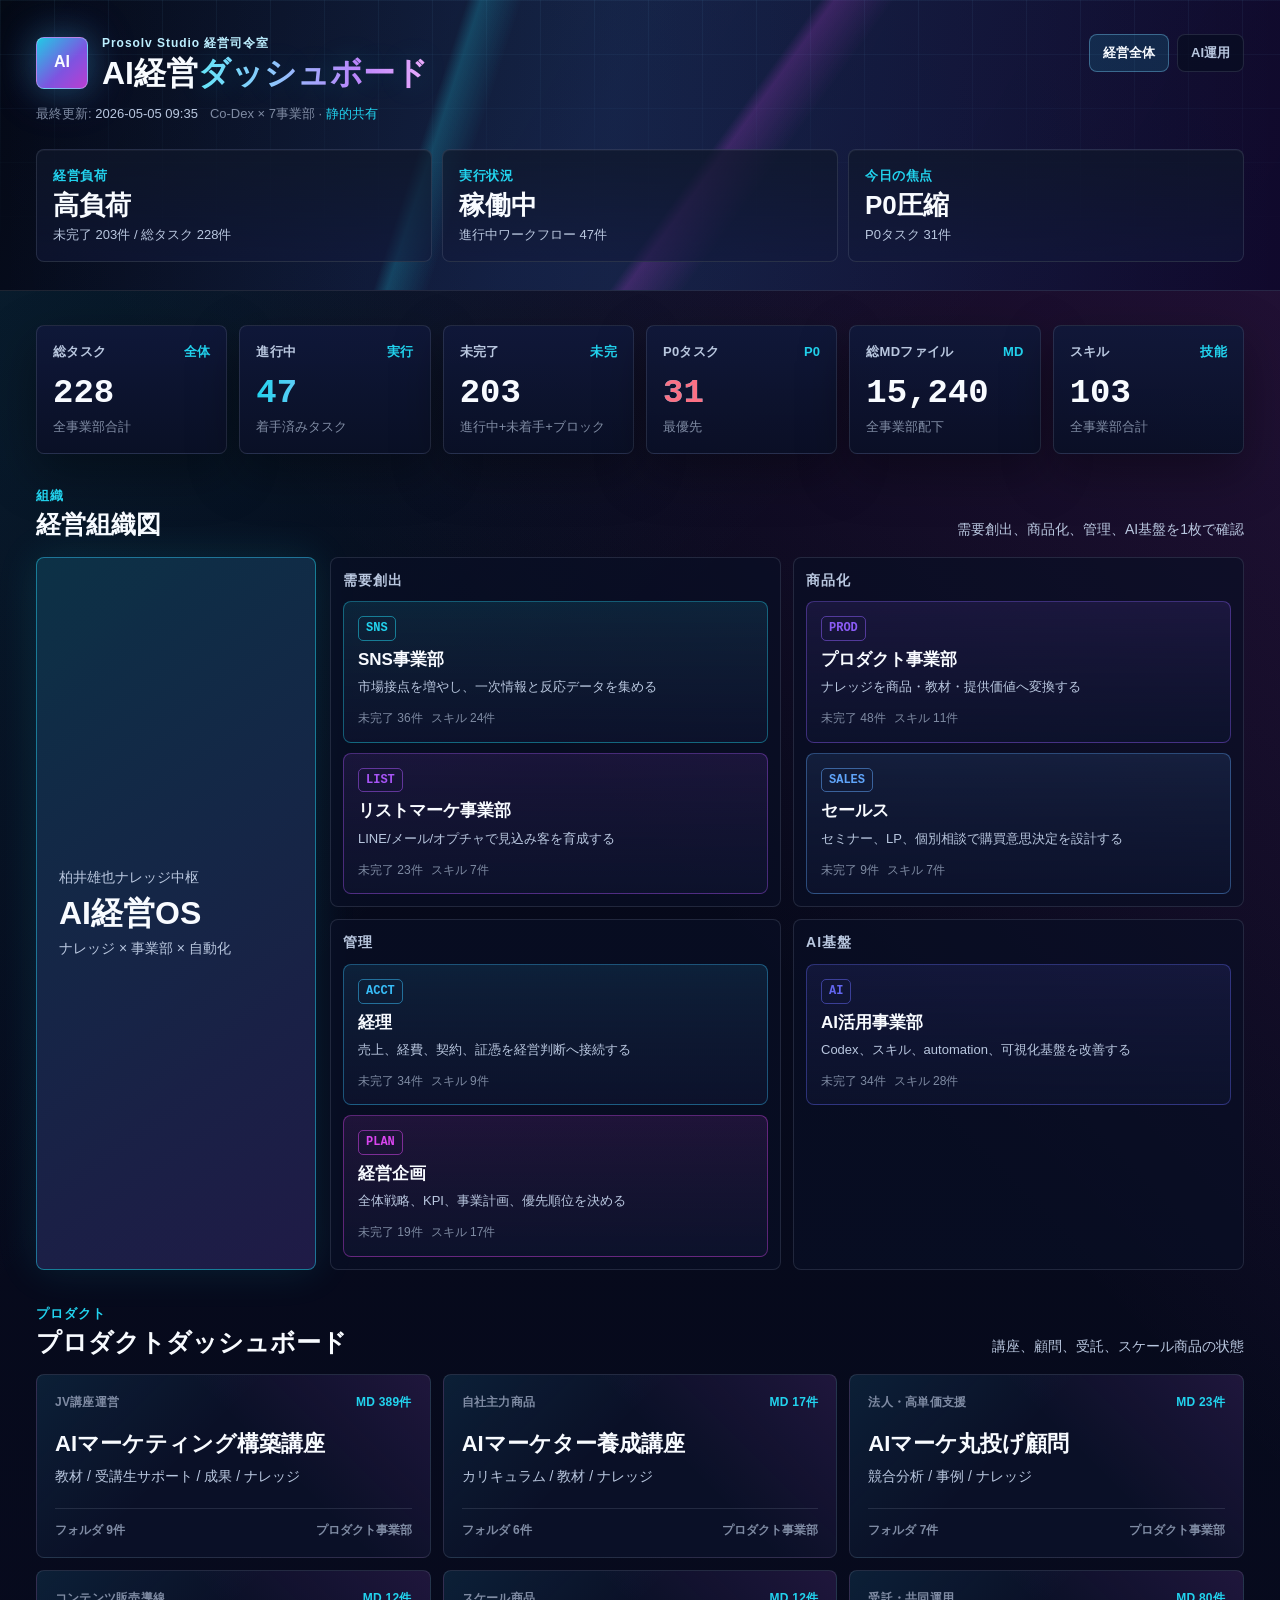
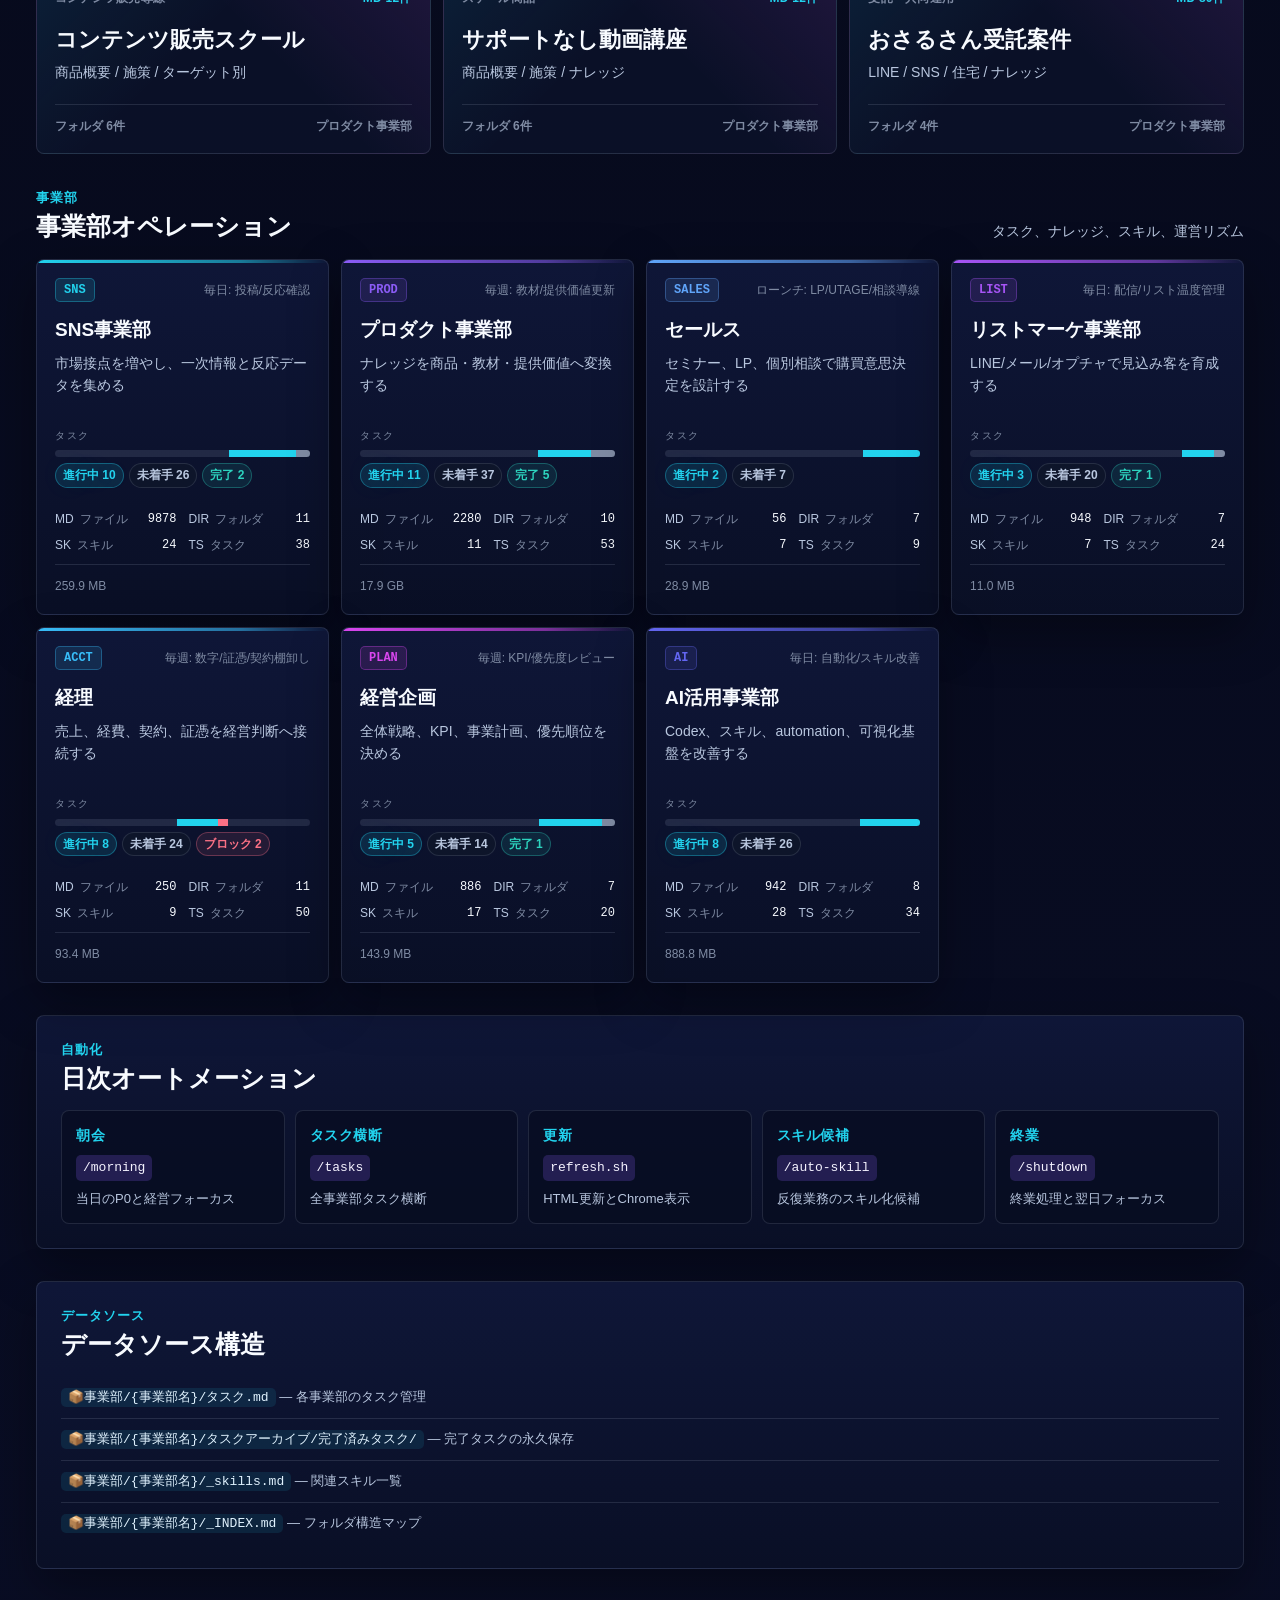
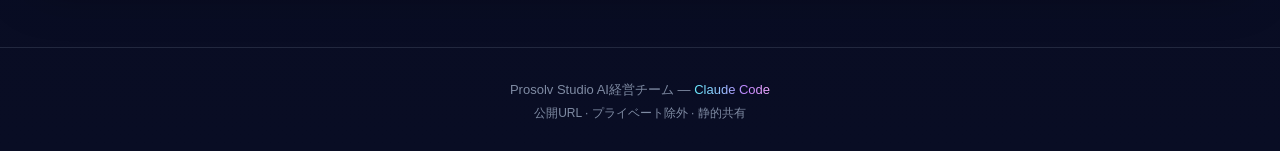
==== index.html @ 3c3d1ece "Refresh dashboard 2026-05-05 09:35" ====
<!DOCTYPE html>
<html lang="ja">
<head>
<meta charset="UTF-8">
<title>Prosolv Studio 経営ダッシュボード</title>
<meta name="viewport" content="width=device-width, initial-scale=1.0">
<link rel="stylesheet" href="assets/style.css">
</head>
<body>

<header>
  <div class="grid-pattern"></div>
  <div class="hero-light"></div>
  <div class="header-inner">
    <div class="header-top">
      <div class="brand">
        <div class="brand-icon">AI</div>
        <div class="brand-text">
          <span class="brand-sub">Prosolv Studio 経営司令室</span>
          <h1>AI経営<span class="accent">ダッシュボード</span></h1>
        </div>
      </div>
      <div class="header-actions">
        <span class="nav-link active">経営全体</span>
        <a href="事業部別ダッシュボード/AI活用事業部.html" class="nav-link">AI運用</a>
      </div>
    </div>
    <div class="header-meta">
      <span>最終更新: <span style="color:var(--muted)">2026-05-05 09:35</span></span>
      <span>Co-Dex × 7事業部 · <span class="highlight">静的共有</span></span>
    </div>
    
    <div class="exec-pulse">
      <div class="pulse-item">
        <span class="pulse-label">経営負荷</span>
        <strong>高負荷</strong>
        <span>未完了 203件 / 総タスク 228件</span>
      </div>
      <div class="pulse-item">
        <span class="pulse-label">実行状況</span>
        <strong>稼働中</strong>
        <span>進行中ワークフロー 47件</span>
      </div>
      <div class="pulse-item">
        <span class="pulse-label">今日の焦点</span>
        <strong>P0圧縮</strong>
        <span>P0タスク 31件</span>
      </div>
    </div>
  </div>
</header>

<div class="container">

  <!-- KPI Cards -->
  <div class="kpi-grid" style="margin-bottom:32px">
    <div class="card kpi-card">
      <div class="kpi-label"><span>総タスク</span><span class="kpi-icon">全体</span></div>
      <div class="kpi-value">228</div>
      <div class="kpi-sub">全事業部合計</div>
    </div>
    <div class="card kpi-card highlight">
      <div class="kpi-label"><span>進行中</span><span class="kpi-icon">実行</span></div>
      <div class="kpi-value">47</div>
      <div class="kpi-sub">着手済みタスク</div>
    </div>
    <div class="card kpi-card">
      <div class="kpi-label"><span>未完了</span><span class="kpi-icon">未完</span></div>
      <div class="kpi-value">203</div>
      <div class="kpi-sub">進行中+未着手+ブロック</div>
    </div>
    <div class="card kpi-card highlight">
      <div class="kpi-label"><span>P0タスク</span><span class="kpi-icon">P0</span></div>
      <div class="kpi-value" style="color:var(--danger)">31</div>
      <div class="kpi-sub">最優先</div>
    </div>
    <div class="card kpi-card">
      <div class="kpi-label"><span>総MDファイル</span><span class="kpi-icon">MD</span></div>
      <div class="kpi-value">15,240</div>
      <div class="kpi-sub">全事業部配下</div>
    </div>
    <div class="card kpi-card">
      <div class="kpi-label"><span>スキル</span><span class="kpi-icon">技能</span></div>
      <div class="kpi-value">103</div>
      <div class="kpi-sub">全事業部合計</div>
    </div>
  </div>

  <div class="dashboard-band">
    <div class="section-header">
      <div>
        <div class="section-eyebrow">組織</div>
        <h2 class="section-title">経営組織図</h2>
      </div>
      <span class="section-subtitle">需要創出、商品化、管理、AI基盤を1枚で確認</span>
    </div>
    
    <div class="org-map">
      <div class="org-core">
        <span>柏井雄也ナレッジ中枢</span>
        <strong>AI経営OS</strong>
        <small>ナレッジ × 事業部 × 自動化</small>
      </div>
      <div class="org-groups">
        <div class="org-group">
          <div class="org-group-title">需要創出</div>
          <div class="org-nodes">
            <a class="org-node" href="事業部別ダッシュボード/SNS事業部.html" style="--node-color:#22d3ee">
              <span class="org-node-id">SNS</span>
              <strong>SNS事業部</strong>
              <small>市場接点を増やし、一次情報と反応データを集める</small>
              <div class="org-node-meta">
                <span>未完了 36件</span>
                <span>スキル 24件</span>
              </div>
            </a>
            <a class="org-node" href="事業部別ダッシュボード/リストマーケ事業部.html" style="--node-color:#a855f7">
              <span class="org-node-id">LIST</span>
              <strong>リストマーケ事業部</strong>
              <small>LINE/メール/オプチャで見込み客を育成する</small>
              <div class="org-node-meta">
                <span>未完了 23件</span>
                <span>スキル 7件</span>
              </div>
            </a></div>
        </div>
        <div class="org-group">
          <div class="org-group-title">商品化</div>
          <div class="org-nodes">
            <a class="org-node" href="事業部別ダッシュボード/プロダクト事業部.html" style="--node-color:#8b5cf6">
              <span class="org-node-id">PROD</span>
              <strong>プロダクト事業部</strong>
              <small>ナレッジを商品・教材・提供価値へ変換する</small>
              <div class="org-node-meta">
                <span>未完了 48件</span>
                <span>スキル 11件</span>
              </div>
            </a>
            <a class="org-node" href="事業部別ダッシュボード/セールス.html" style="--node-color:#60a5fa">
              <span class="org-node-id">SALES</span>
              <strong>セールス</strong>
              <small>セミナー、LP、個別相談で購買意思決定を設計する</small>
              <div class="org-node-meta">
                <span>未完了 9件</span>
                <span>スキル 7件</span>
              </div>
            </a></div>
        </div>
        <div class="org-group">
          <div class="org-group-title">管理</div>
          <div class="org-nodes">
            <a class="org-node" href="事業部別ダッシュボード/経理.html" style="--node-color:#38bdf8">
              <span class="org-node-id">ACCT</span>
              <strong>経理</strong>
              <small>売上、経費、契約、証憑を経営判断へ接続する</small>
              <div class="org-node-meta">
                <span>未完了 34件</span>
                <span>スキル 9件</span>
              </div>
            </a>
            <a class="org-node" href="事業部別ダッシュボード/経営企画.html" style="--node-color:#d946ef">
              <span class="org-node-id">PLAN</span>
              <strong>経営企画</strong>
              <small>全体戦略、KPI、事業計画、優先順位を決める</small>
              <div class="org-node-meta">
                <span>未完了 19件</span>
                <span>スキル 17件</span>
              </div>
            </a></div>
        </div>
        <div class="org-group">
          <div class="org-group-title">AI基盤</div>
          <div class="org-nodes">
            <a class="org-node" href="事業部別ダッシュボード/AI活用事業部.html" style="--node-color:#6366f1">
              <span class="org-node-id">AI</span>
              <strong>AI活用事業部</strong>
              <small>Codex、スキル、automation、可視化基盤を改善する</small>
              <div class="org-node-meta">
                <span>未完了 34件</span>
                <span>スキル 28件</span>
              </div>
            </a></div>
        </div></div>
    </div>
  </div>

  <div class="dashboard-band">
    <div class="section-header">
      <div>
        <div class="section-eyebrow">プロダクト</div>
        <h2 class="section-title">プロダクトダッシュボード</h2>
      </div>
      <span class="section-subtitle">講座、顧問、受託、スケール商品の状態</span>
    </div>
    <div class="product-grid">
        <div class="product-card">
          <div class="product-topline">
            <span>JV講座運営</span>
            <b>MD 389件</b>
          </div>
          <h3>AIマーケティング構築講座</h3>
          <p>教材 / 受講生サポート / 成果 / ナレッジ</p>
          <div class="product-metrics">
            <span>フォルダ 9件</span>
            <span>プロダクト事業部</span>
          </div>
        </div>
        <div class="product-card">
          <div class="product-topline">
            <span>自社主力商品</span>
            <b>MD 17件</b>
          </div>
          <h3>AIマーケター養成講座</h3>
          <p>カリキュラム / 教材 / ナレッジ</p>
          <div class="product-metrics">
            <span>フォルダ 6件</span>
            <span>プロダクト事業部</span>
          </div>
        </div>
        <div class="product-card">
          <div class="product-topline">
            <span>法人・高単価支援</span>
            <b>MD 23件</b>
          </div>
          <h3>AIマーケ丸投げ顧問</h3>
          <p>競合分析 / 事例 / ナレッジ</p>
          <div class="product-metrics">
            <span>フォルダ 7件</span>
            <span>プロダクト事業部</span>
          </div>
        </div>
        <div class="product-card">
          <div class="product-topline">
            <span>コンテンツ販売導線</span>
            <b>MD 12件</b>
          </div>
          <h3>コンテンツ販売スクール</h3>
          <p>商品概要 / 施策 / ターゲット別</p>
          <div class="product-metrics">
            <span>フォルダ 6件</span>
            <span>プロダクト事業部</span>
          </div>
        </div>
        <div class="product-card">
          <div class="product-topline">
            <span>スケール商品</span>
            <b>MD 12件</b>
          </div>
          <h3>サポートなし動画講座</h3>
          <p>商品概要 / 施策 / ナレッジ</p>
          <div class="product-metrics">
            <span>フォルダ 6件</span>
            <span>プロダクト事業部</span>
          </div>
        </div>
        <div class="product-card">
          <div class="product-topline">
            <span>受託・共同運用</span>
            <b>MD 80件</b>
          </div>
          <h3>おさるさん受託案件</h3>
          <p>LINE / SNS / 住宅 / ナレッジ</p>
          <div class="product-metrics">
            <span>フォルダ 4件</span>
            <span>プロダクト事業部</span>
          </div>
        </div></div>
  </div>

  <!-- Business Units -->
  <div style="margin-bottom:32px">
    <div class="section-header">
      <div>
        <div class="section-eyebrow">事業部</div>
        <h2 class="section-title">事業部オペレーション</h2>
      </div>
      <span class="section-subtitle">タスク、ナレッジ、スキル、運営リズム</span>
    </div>
    <div class="bu-grid">
    <a href="事業部別ダッシュボード/SNS事業部.html" class="card bu-card" style="--bu-color:#22d3ee">
      <div class="bu-bar" style="background:linear-gradient(90deg, #22d3ee, #22d3ee88 70%, transparent)"></div>
      <div style="display:flex;align-items:center;gap:8px">
        <span class="bu-id" style="background:#22d3ee22;color:#22d3ee;border:1px solid #22d3ee55">SNS</span>
        <span class="bu-cadence">毎日: 投稿/反応確認</span>
      </div>
      <div class="bu-name">SNS事業部</div>
      <div class="bu-duties">市場接点を増やし、一次情報と反応データを集める</div>
      <div style="margin-top:8px">
        <div style="font-size:10px;letter-spacing:0.15em;text-transform:uppercase;color:var(--muted-2);font-family:monospace;margin-bottom:6px">タスク</div>
        <div class="task-bar"><div class="bar-seg" style="flex-basis:68.4%;background:var(--accent-bright)" title="new: 26"></div><div class="bar-seg" style="flex-basis:26.3%;background:var(--accent)" title="in_progress: 10"></div><div class="bar-seg" style="flex-basis:5.3%;background:var(--muted-2)" title="done: 2"></div></div>
        <div style="margin-top:6px"><div class="bu-tags"><span class="tag accent">進行中 10</span> <span class="tag">未着手 26</span> <span class="tag success">完了 2</span></div></div>
      </div>
      <div class="bu-meta" style="margin-top:12px">
        <div class="bu-meta-item"><span>MD</span><span style="color:var(--muted-2)">ファイル</span><span class="meta-val">9878</span></div>
        <div class="bu-meta-item"><span>DIR</span><span style="color:var(--muted-2)">フォルダ</span><span class="meta-val">11</span></div>
        <div class="bu-meta-item"><span>SK</span><span style="color:var(--muted-2)">スキル</span><span class="meta-val">24</span></div>
        <div class="bu-meta-item"><span>TS</span><span style="color:var(--muted-2)">タスク</span><span class="meta-val">38</span></div>
      </div>
      <div class="bu-footer">
        <span>259.9 MB</span>
      </div>
    </a>
    <a href="事業部別ダッシュボード/プロダクト事業部.html" class="card bu-card" style="--bu-color:#8b5cf6">
      <div class="bu-bar" style="background:linear-gradient(90deg, #8b5cf6, #8b5cf688 70%, transparent)"></div>
      <div style="display:flex;align-items:center;gap:8px">
        <span class="bu-id" style="background:#8b5cf622;color:#8b5cf6;border:1px solid #8b5cf655">PROD</span>
        <span class="bu-cadence">毎週: 教材/提供価値更新</span>
      </div>
      <div class="bu-name">プロダクト事業部</div>
      <div class="bu-duties">ナレッジを商品・教材・提供価値へ変換する</div>
      <div style="margin-top:8px">
        <div style="font-size:10px;letter-spacing:0.15em;text-transform:uppercase;color:var(--muted-2);font-family:monospace;margin-bottom:6px">タスク</div>
        <div class="task-bar"><div class="bar-seg" style="flex-basis:69.8%;background:var(--accent-bright)" title="new: 37"></div><div class="bar-seg" style="flex-basis:20.8%;background:var(--accent)" title="in_progress: 11"></div><div class="bar-seg" style="flex-basis:9.4%;background:var(--muted-2)" title="done: 5"></div></div>
        <div style="margin-top:6px"><div class="bu-tags"><span class="tag accent">進行中 11</span> <span class="tag">未着手 37</span> <span class="tag success">完了 5</span></div></div>
      </div>
      <div class="bu-meta" style="margin-top:12px">
        <div class="bu-meta-item"><span>MD</span><span style="color:var(--muted-2)">ファイル</span><span class="meta-val">2280</span></div>
        <div class="bu-meta-item"><span>DIR</span><span style="color:var(--muted-2)">フォルダ</span><span class="meta-val">10</span></div>
        <div class="bu-meta-item"><span>SK</span><span style="color:var(--muted-2)">スキル</span><span class="meta-val">11</span></div>
        <div class="bu-meta-item"><span>TS</span><span style="color:var(--muted-2)">タスク</span><span class="meta-val">53</span></div>
      </div>
      <div class="bu-footer">
        <span>17.9 GB</span>
      </div>
    </a>
    <a href="事業部別ダッシュボード/セールス.html" class="card bu-card" style="--bu-color:#60a5fa">
      <div class="bu-bar" style="background:linear-gradient(90deg, #60a5fa, #60a5fa88 70%, transparent)"></div>
      <div style="display:flex;align-items:center;gap:8px">
        <span class="bu-id" style="background:#60a5fa22;color:#60a5fa;border:1px solid #60a5fa55">SALES</span>
        <span class="bu-cadence">ローンチ: LP/UTAGE/相談導線</span>
      </div>
      <div class="bu-name">セールス</div>
      <div class="bu-duties">セミナー、LP、個別相談で購買意思決定を設計する</div>
      <div style="margin-top:8px">
        <div style="font-size:10px;letter-spacing:0.15em;text-transform:uppercase;color:var(--muted-2);font-family:monospace;margin-bottom:6px">タスク</div>
        <div class="task-bar"><div class="bar-seg" style="flex-basis:77.8%;background:var(--accent-bright)" title="new: 7"></div><div class="bar-seg" style="flex-basis:22.2%;background:var(--accent)" title="in_progress: 2"></div></div>
        <div style="margin-top:6px"><div class="bu-tags"><span class="tag accent">進行中 2</span> <span class="tag">未着手 7</span></div></div>
      </div>
      <div class="bu-meta" style="margin-top:12px">
        <div class="bu-meta-item"><span>MD</span><span style="color:var(--muted-2)">ファイル</span><span class="meta-val">56</span></div>
        <div class="bu-meta-item"><span>DIR</span><span style="color:var(--muted-2)">フォルダ</span><span class="meta-val">7</span></div>
        <div class="bu-meta-item"><span>SK</span><span style="color:var(--muted-2)">スキル</span><span class="meta-val">7</span></div>
        <div class="bu-meta-item"><span>TS</span><span style="color:var(--muted-2)">タスク</span><span class="meta-val">9</span></div>
      </div>
      <div class="bu-footer">
        <span>28.9 MB</span>
      </div>
    </a>
    <a href="事業部別ダッシュボード/リストマーケ事業部.html" class="card bu-card" style="--bu-color:#a855f7">
      <div class="bu-bar" style="background:linear-gradient(90deg, #a855f7, #a855f788 70%, transparent)"></div>
      <div style="display:flex;align-items:center;gap:8px">
        <span class="bu-id" style="background:#a855f722;color:#a855f7;border:1px solid #a855f755">LIST</span>
        <span class="bu-cadence">毎日: 配信/リスト温度管理</span>
      </div>
      <div class="bu-name">リストマーケ事業部</div>
      <div class="bu-duties">LINE/メール/オプチャで見込み客を育成する</div>
      <div style="margin-top:8px">
        <div style="font-size:10px;letter-spacing:0.15em;text-transform:uppercase;color:var(--muted-2);font-family:monospace;margin-bottom:6px">タスク</div>
        <div class="task-bar"><div class="bar-seg" style="flex-basis:83.3%;background:var(--accent-bright)" title="new: 20"></div><div class="bar-seg" style="flex-basis:12.5%;background:var(--accent)" title="in_progress: 3"></div><div class="bar-seg" style="flex-basis:4.2%;background:var(--muted-2)" title="done: 1"></div></div>
        <div style="margin-top:6px"><div class="bu-tags"><span class="tag accent">進行中 3</span> <span class="tag">未着手 20</span> <span class="tag success">完了 1</span></div></div>
      </div>
      <div class="bu-meta" style="margin-top:12px">
        <div class="bu-meta-item"><span>MD</span><span style="color:var(--muted-2)">ファイル</span><span class="meta-val">948</span></div>
        <div class="bu-meta-item"><span>DIR</span><span style="color:var(--muted-2)">フォルダ</span><span class="meta-val">7</span></div>
        <div class="bu-meta-item"><span>SK</span><span style="color:var(--muted-2)">スキル</span><span class="meta-val">7</span></div>
        <div class="bu-meta-item"><span>TS</span><span style="color:var(--muted-2)">タスク</span><span class="meta-val">24</span></div>
      </div>
      <div class="bu-footer">
        <span>11.0 MB</span>
      </div>
    </a>
    <a href="事業部別ダッシュボード/経理.html" class="card bu-card" style="--bu-color:#38bdf8">
      <div class="bu-bar" style="background:linear-gradient(90deg, #38bdf8, #38bdf888 70%, transparent)"></div>
      <div style="display:flex;align-items:center;gap:8px">
        <span class="bu-id" style="background:#38bdf822;color:#38bdf8;border:1px solid #38bdf855">ACCT</span>
        <span class="bu-cadence">毎週: 数字/証憑/契約棚卸し</span>
      </div>
      <div class="bu-name">経理</div>
      <div class="bu-duties">売上、経費、契約、証憑を経営判断へ接続する</div>
      <div style="margin-top:8px">
        <div style="font-size:10px;letter-spacing:0.15em;text-transform:uppercase;color:var(--muted-2);font-family:monospace;margin-bottom:6px">タスク</div>
        <div class="task-bar"><div class="bar-seg" style="flex-basis:48.0%;background:var(--accent-bright)" title="new: 24"></div><div class="bar-seg" style="flex-basis:16.0%;background:var(--accent)" title="in_progress: 8"></div><div class="bar-seg" style="flex-basis:4.0%;background:var(--danger)" title="blocked: 2"></div><div class="bar-seg" style="flex-basis:32.0%;background:var(--border-strong)" title="deferred: 16"></div></div>
        <div style="margin-top:6px"><div class="bu-tags"><span class="tag accent">進行中 8</span> <span class="tag">未着手 24</span> <span class="tag danger">ブロック 2</span></div></div>
      </div>
      <div class="bu-meta" style="margin-top:12px">
        <div class="bu-meta-item"><span>MD</span><span style="color:var(--muted-2)">ファイル</span><span class="meta-val">250</span></div>
        <div class="bu-meta-item"><span>DIR</span><span style="color:var(--muted-2)">フォルダ</span><span class="meta-val">11</span></div>
        <div class="bu-meta-item"><span>SK</span><span style="color:var(--muted-2)">スキル</span><span class="meta-val">9</span></div>
        <div class="bu-meta-item"><span>TS</span><span style="color:var(--muted-2)">タスク</span><span class="meta-val">50</span></div>
      </div>
      <div class="bu-footer">
        <span>93.4 MB</span>
      </div>
    </a>
    <a href="事業部別ダッシュボード/経営企画.html" class="card bu-card" style="--bu-color:#d946ef">
      <div class="bu-bar" style="background:linear-gradient(90deg, #d946ef, #d946ef88 70%, transparent)"></div>
      <div style="display:flex;align-items:center;gap:8px">
        <span class="bu-id" style="background:#d946ef22;color:#d946ef;border:1px solid #d946ef55">PLAN</span>
        <span class="bu-cadence">毎週: KPI/優先度レビュー</span>
      </div>
      <div class="bu-name">経営企画</div>
      <div class="bu-duties">全体戦略、KPI、事業計画、優先順位を決める</div>
      <div style="margin-top:8px">
        <div style="font-size:10px;letter-spacing:0.15em;text-transform:uppercase;color:var(--muted-2);font-family:monospace;margin-bottom:6px">タスク</div>
        <div class="task-bar"><div class="bar-seg" style="flex-basis:70.0%;background:var(--accent-bright)" title="new: 14"></div><div class="bar-seg" style="flex-basis:25.0%;background:var(--accent)" title="in_progress: 5"></div><div class="bar-seg" style="flex-basis:5.0%;background:var(--muted-2)" title="done: 1"></div></div>
        <div style="margin-top:6px"><div class="bu-tags"><span class="tag accent">進行中 5</span> <span class="tag">未着手 14</span> <span class="tag success">完了 1</span></div></div>
      </div>
      <div class="bu-meta" style="margin-top:12px">
        <div class="bu-meta-item"><span>MD</span><span style="color:var(--muted-2)">ファイル</span><span class="meta-val">886</span></div>
        <div class="bu-meta-item"><span>DIR</span><span style="color:var(--muted-2)">フォルダ</span><span class="meta-val">7</span></div>
        <div class="bu-meta-item"><span>SK</span><span style="color:var(--muted-2)">スキル</span><span class="meta-val">17</span></div>
        <div class="bu-meta-item"><span>TS</span><span style="color:var(--muted-2)">タスク</span><span class="meta-val">20</span></div>
      </div>
      <div class="bu-footer">
        <span>143.9 MB</span>
      </div>
    </a>
    <a href="事業部別ダッシュボード/AI活用事業部.html" class="card bu-card" style="--bu-color:#6366f1">
      <div class="bu-bar" style="background:linear-gradient(90deg, #6366f1, #6366f188 70%, transparent)"></div>
      <div style="display:flex;align-items:center;gap:8px">
        <span class="bu-id" style="background:#6366f122;color:#6366f1;border:1px solid #6366f155">AI</span>
        <span class="bu-cadence">毎日: 自動化/スキル改善</span>
      </div>
      <div class="bu-name">AI活用事業部</div>
      <div class="bu-duties">Codex、スキル、automation、可視化基盤を改善する</div>
      <div style="margin-top:8px">
        <div style="font-size:10px;letter-spacing:0.15em;text-transform:uppercase;color:var(--muted-2);font-family:monospace;margin-bottom:6px">タスク</div>
        <div class="task-bar"><div class="bar-seg" style="flex-basis:76.5%;background:var(--accent-bright)" title="new: 26"></div><div class="bar-seg" style="flex-basis:23.5%;background:var(--accent)" title="in_progress: 8"></div></div>
        <div style="margin-top:6px"><div class="bu-tags"><span class="tag accent">進行中 8</span> <span class="tag">未着手 26</span></div></div>
      </div>
      <div class="bu-meta" style="margin-top:12px">
        <div class="bu-meta-item"><span>MD</span><span style="color:var(--muted-2)">ファイル</span><span class="meta-val">942</span></div>
        <div class="bu-meta-item"><span>DIR</span><span style="color:var(--muted-2)">フォルダ</span><span class="meta-val">8</span></div>
        <div class="bu-meta-item"><span>SK</span><span style="color:var(--muted-2)">スキル</span><span class="meta-val">28</span></div>
        <div class="bu-meta-item"><span>TS</span><span style="color:var(--muted-2)">タスク</span><span class="meta-val">34</span></div>
      </div>
      <div class="bu-footer">
        <span>888.8 MB</span>
      </div>
    </a>
    </div>
  </div>

  <!-- Quick Actions -->
  <div class="card" style="padding:24px;margin-bottom:32px">
    <div class="section-header">
      <div>
        <div class="section-eyebrow">自動化</div>
        <h2 class="section-title">日次オートメーション</h2>
      </div>
    </div>
    <div class="quick-grid">
      <div class="quick-item"><strong>朝会</strong><code>/morning</code><span>当日のP0と経営フォーカス</span></div>
      <div class="quick-item"><strong>タスク横断</strong><code>/tasks</code><span>全事業部タスク横断</span></div>
      <div class="quick-item"><strong>更新</strong><code>refresh.sh</code><span>HTML更新とChrome表示</span></div>
      <div class="quick-item"><strong>スキル候補</strong><code>/auto-skill</code><span>反復業務のスキル化候補</span></div>
      <div class="quick-item"><strong>終業</strong><code>/shutdown</code><span>終業処理と翌日フォーカス</span></div>
    </div>
  </div>

  <!-- Structure -->
  <div class="card" style="padding:24px">
    <div class="section-header">
      <div>
        <div class="section-eyebrow">データソース</div>
        <h2 class="section-title">データソース構造</h2>
      </div>
    </div>
    <ul class="structure-list">
      <li><code>📦事業部/{事業部名}/タスク.md</code> — 各事業部のタスク管理</li>
      <li><code>📦事業部/{事業部名}/タスクアーカイブ/完了済みタスク/</code> — 完了タスクの永久保存</li>
      <li><code>📦事業部/{事業部名}/_skills.md</code> — 関連スキル一覧</li>
      <li><code>📦事業部/{事業部名}/_INDEX.md</code> — フォルダ構造マップ</li>
    </ul>
  </div>

</div>

<footer>
  <p>Prosolv Studio AI経営チーム — <span class="accent">Claude Code</span></p>
  <p class="privacy">公開URL · プライベート除外 · 静的共有</p>
</footer>

</body>
</html>
---- assets/style.css ----
/* Prosolv Studio AI経営可視化システム — blue / white / purple neon command UI */
:root {
  --background: #050817;
  --background-2: #090d24;
  --foreground: #f8fbff;
  --surface: rgba(12, 18, 42, 0.92);
  --surface-2: rgba(16, 24, 58, 0.9);
  --surface-3: rgba(22, 33, 78, 0.95);
  --line: rgba(148, 163, 184, 0.18);
  --line-strong: rgba(125, 211, 252, 0.38);
  --muted: #b9c7df;
  --muted-2: #7f8ba3;
  --accent: #22d3ee;
  --accent-2: #8b5cf6;
  --accent-3: #d946ef;
  --accent-4: #60a5fa;
  --accent-soft: rgba(34, 211, 238, 0.12);
  --violet-soft: rgba(139, 92, 246, 0.16);
  --pink-soft: rgba(217, 70, 239, 0.14);
  --success: #2dd4bf;
  --warning: #facc15;
  --danger: #fb7185;
  --shadow: 0 18px 50px rgba(0, 0, 0, 0.34);
}

* { box-sizing: border-box; margin: 0; padding: 0; }

html {
  min-height: 100%;
  overflow-x: hidden;
  background: var(--background);
}

body {
  min-height: 100vh;
  overflow-x: hidden;
  font-family: -apple-system, BlinkMacSystemFont, "Hiragino Sans", "Noto Sans JP", sans-serif;
  color: var(--foreground);
  line-height: 1.55;
  background:
    linear-gradient(135deg, rgba(34, 211, 238, 0.12) 0%, transparent 28%),
    linear-gradient(225deg, rgba(217, 70, 239, 0.16) 0%, transparent 32%),
    linear-gradient(180deg, var(--background) 0%, var(--background-2) 100%);
  -webkit-font-smoothing: antialiased;
  text-rendering: optimizeLegibility;
}

::selection { background: var(--accent); color: #03101c; }
::-webkit-scrollbar { width: 10px; height: 10px; }
::-webkit-scrollbar-track { background: #050817; }
::-webkit-scrollbar-thumb { background: #26335f; border-radius: 8px; }
::-webkit-scrollbar-thumb:hover { background: var(--accent-2); }

a { color: var(--accent); text-decoration: none; }
a:hover { color: var(--foreground); }

code {
  font-family: ui-monospace, SFMono-Regular, Menlo, Monaco, Consolas, monospace;
  color: #e0f2fe;
}

.container {
  width: min(1480px, 100%);
  margin: 0 auto;
  padding: 28px 20px;
}

@media (min-width: 860px) {
  .container { padding: 34px 36px; }
}

/* Header */
header {
  position: relative;
  overflow: hidden;
  border-bottom: 1px solid var(--line);
  background:
    linear-gradient(120deg, rgba(3, 7, 18, 0.92) 0%, rgba(11, 18, 48, 0.94) 46%, rgba(16, 8, 44, 0.96) 100%);
}

header .grid-pattern {
  position: absolute;
  inset: 0;
  pointer-events: none;
  opacity: 0.38;
  background-image:
    linear-gradient(rgba(125, 211, 252, 0.16) 1px, transparent 1px),
    linear-gradient(90deg, rgba(125, 211, 252, 0.16) 1px, transparent 1px);
  background-size: 54px 54px;
  mask-image: linear-gradient(180deg, #000 0%, transparent 86%);
  -webkit-mask-image: linear-gradient(180deg, #000 0%, transparent 86%);
}

header .hero-light {
  position: absolute;
  inset: 0;
  pointer-events: none;
  background:
    linear-gradient(108deg, transparent 0%, transparent 34%, rgba(34, 211, 238, 0.22) 35%, transparent 38%),
    linear-gradient(126deg, transparent 0%, transparent 55%, rgba(217, 70, 239, 0.2) 56%, transparent 60%),
    linear-gradient(90deg, transparent 0%, rgba(96, 165, 250, 0.12) 48%, transparent 100%);
}

header .header-inner {
  position: relative;
  width: min(1480px, 100%);
  margin: 0 auto;
  padding: 28px 20px 24px;
}

@media (min-width: 860px) {
  header .header-inner { padding: 34px 36px 28px; }
}

header .header-top {
  display: flex;
  align-items: flex-start;
  justify-content: space-between;
  gap: 18px;
  flex-wrap: wrap;
}

header .brand {
  display: flex;
  align-items: center;
  gap: 14px;
  min-width: 0;
}

header .brand-icon {
  width: 52px;
  height: 52px;
  border-radius: 8px;
  display: grid;
  place-items: center;
  flex: 0 0 auto;
  color: #f8fbff;
  font-weight: 900;
  letter-spacing: 0;
  background:
    linear-gradient(135deg, rgba(34, 211, 238, 0.96), rgba(139, 92, 246, 0.9) 58%, rgba(217, 70, 239, 0.86));
  border: 1px solid rgba(224, 242, 254, 0.36);
  box-shadow: 0 0 34px rgba(34, 211, 238, 0.28), 0 0 52px rgba(139, 92, 246, 0.24);
}

header .brand-text { min-width: 0; }

header .brand-sub {
  display: block;
  font-size: 12px;
  color: #bdefff;
  letter-spacing: 0.08em;
  font-weight: 800;
}

header h1 {
  margin-top: 3px;
  font-size: 32px;
  font-weight: 900;
  line-height: 1.12;
  letter-spacing: 0;
}

@media (max-width: 560px) {
  header h1 { font-size: 25px; }
}

.accent,
header h1 .accent {
  color: transparent;
  background: linear-gradient(90deg, #67e8f9 0%, #93c5fd 34%, #c084fc 68%, #f0abfc 100%);
  background-clip: text;
  -webkit-background-clip: text;
  text-shadow: 0 0 30px rgba(34, 211, 238, 0.22);
}

header .header-actions {
  display: flex;
  flex-wrap: wrap;
  gap: 8px;
}

header .nav-link {
  display: inline-flex;
  align-items: center;
  min-height: 34px;
  padding: 8px 13px;
  border-radius: 8px;
  border: 1px solid var(--line);
  background: rgba(8, 13, 33, 0.72);
  color: var(--muted);
  font-size: 13px;
  font-weight: 700;
}

header .nav-link:hover,
header .nav-link.active {
  color: var(--foreground);
  border-color: var(--line-strong);
  background: rgba(34, 211, 238, 0.13);
}

header .header-meta {
  display: flex;
  flex-wrap: wrap;
  align-items: center;
  gap: 4px 12px;
  margin-top: 13px;
  color: var(--muted-2);
  font-size: 13px;
  overflow-wrap: anywhere;
}

header .header-meta .highlight { color: var(--accent); }

header .header-meta > span {
  min-width: 0;
  max-width: 100%;
  overflow-wrap: anywhere;
}

.exec-pulse {
  display: grid;
  grid-template-columns: 1fr;
  gap: 10px;
  margin-top: 24px;
}

@media (min-width: 860px) {
  .exec-pulse { grid-template-columns: repeat(3, 1fr); }
}

.pulse-item {
  min-height: 92px;
  padding: 16px;
  border: 1px solid var(--line);
  border-radius: 8px;
  background: linear-gradient(180deg, rgba(15, 23, 42, 0.74), rgba(17, 24, 58, 0.54));
  box-shadow: inset 0 1px 0 rgba(255, 255, 255, 0.04);
}

.pulse-label {
  display: block;
  margin-bottom: 4px;
  color: var(--accent);
  font-size: 13px;
  font-weight: 800;
  letter-spacing: 0.04em;
}

.pulse-item strong {
  display: block;
  font-size: 26px;
  line-height: 1.2;
}

.pulse-item span:last-child {
  display: block;
  margin-top: 4px;
  color: var(--muted);
  font-size: 13px;
}

/* Surfaces */
.card {
  border: 1px solid var(--line);
  border-radius: 8px;
  background:
    linear-gradient(180deg, rgba(16, 24, 58, 0.92), rgba(10, 16, 38, 0.94));
  box-shadow: var(--shadow);
  transition: border-color 0.18s ease, transform 0.18s ease, box-shadow 0.18s ease;
}

.card:hover {
  border-color: var(--line-strong);
  box-shadow: 0 18px 54px rgba(0, 0, 0, 0.42), 0 0 28px rgba(34, 211, 238, 0.12);
}

.dashboard-band {
  margin-bottom: 34px;
}

.section-header {
  display: flex;
  align-items: end;
  justify-content: space-between;
  gap: 12px;
  margin-bottom: 16px;
  flex-wrap: wrap;
}

.section-eyebrow {
  color: var(--accent);
  font-size: 13px;
  font-weight: 800;
  letter-spacing: 0.08em;
}

.section-title {
  margin-top: 3px;
  font-size: 25px;
  line-height: 1.25;
  font-weight: 850;
}

.section-subtitle {
  color: var(--muted);
  font-size: 14px;
  max-width: 100%;
}

/* KPI */
.kpi-grid {
  display: grid;
  grid-template-columns: repeat(2, minmax(0, 1fr));
  gap: 12px;
}

@media (min-width: 820px) {
  .kpi-grid { grid-template-columns: repeat(3, minmax(0, 1fr)); }
}

@media (min-width: 1180px) {
  .kpi-grid { grid-template-columns: repeat(6, minmax(0, 1fr)); }
}

.kpi-card {
  min-width: 0;
  min-height: 122px;
  padding: 16px;
}

.kpi-label {
  display: flex;
  justify-content: space-between;
  gap: 10px;
  min-width: 0;
  color: var(--muted);
  font-size: 13px;
  font-weight: 800;
  letter-spacing: 0.02em;
  overflow-wrap: anywhere;
}

.kpi-icon { color: var(--accent); }

.kpi-value {
  margin-top: 14px;
  color: var(--foreground);
  font-family: ui-monospace, SFMono-Regular, Menlo, Monaco, Consolas, monospace;
  font-size: 34px;
  font-weight: 900;
  line-height: 1;
  font-variant-numeric: tabular-nums;
}

.kpi-card.highlight .kpi-value {
  color: transparent;
  background: linear-gradient(90deg, #22d3ee, #93c5fd, #d946ef);
  background-clip: text;
  -webkit-background-clip: text;
}

.kpi-sub {
  margin-top: 7px;
  color: var(--muted-2);
  font-size: 13px;
  overflow-wrap: anywhere;
}

/* Organization */
.org-map {
  display: grid;
  grid-template-columns: 1fr;
  gap: 14px;
}

@media (min-width: 1080px) {
  .org-map { grid-template-columns: 280px 1fr; }
}

.org-core {
  min-height: 214px;
  display: flex;
  flex-direction: column;
  justify-content: center;
  padding: 22px;
  border-radius: 8px;
  border: 1px solid rgba(34, 211, 238, 0.48);
  background:
    linear-gradient(145deg, rgba(34, 211, 238, 0.18), rgba(139, 92, 246, 0.18)),
    rgba(8, 13, 33, 0.88);
  box-shadow: 0 0 42px rgba(34, 211, 238, 0.12);
}

.org-core span,
.org-core small {
  color: var(--muted);
  font-size: 14px;
}

.org-core strong {
  margin: 6px 0;
  font-size: 32px;
  line-height: 1.15;
}

.org-groups {
  display: grid;
  grid-template-columns: 1fr;
  gap: 12px;
}

@media (min-width: 760px) {
  .org-groups { grid-template-columns: repeat(2, minmax(0, 1fr)); }
}

.org-group {
  padding: 12px;
  border-radius: 8px;
  border: 1px solid var(--line);
  background: rgba(10, 16, 38, 0.68);
}

.org-group-title {
  margin-bottom: 10px;
  color: var(--muted);
  font-size: 14px;
  font-weight: 900;
  letter-spacing: 0.08em;
}

.org-nodes {
  display: grid;
  gap: 10px;
}

.org-node {
  min-height: 132px;
  display: flex;
  flex-direction: column;
  padding: 14px;
  border-radius: 8px;
  border: 1px solid color-mix(in srgb, var(--node-color) 38%, transparent);
  color: var(--foreground);
  background: linear-gradient(180deg, color-mix(in srgb, var(--node-color) 12%, transparent), rgba(13, 19, 45, 0.88));
}

.org-node:hover { border-color: var(--node-color); }

.org-node-id {
  width: fit-content;
  margin-bottom: 8px;
  padding: 2px 7px;
  border-radius: 5px;
  color: var(--node-color);
  border: 1px solid color-mix(in srgb, var(--node-color) 52%, transparent);
  font-size: 12px;
  font-weight: 900;
  font-family: ui-monospace, SFMono-Regular, Menlo, Monaco, Consolas, monospace;
}

.org-node strong {
  font-size: 17px;
  line-height: 1.3;
}

.org-node small {
  margin-top: 6px;
  color: var(--muted);
  font-size: 13px;
}

.org-node-meta {
  display: flex;
  gap: 8px;
  margin-top: auto;
  padding-top: 12px;
  color: var(--muted-2);
  font-size: 12px;
}

/* Products */
.product-grid {
  display: grid;
  grid-template-columns: 1fr;
  gap: 12px;
}

@media (min-width: 780px) {
  .product-grid { grid-template-columns: repeat(2, minmax(0, 1fr)); }
}

@media (min-width: 1180px) {
  .product-grid { grid-template-columns: repeat(3, minmax(0, 1fr)); }
}

.product-card {
  min-height: 184px;
  padding: 18px;
  border-radius: 8px;
  border: 1px solid var(--line);
  background:
    linear-gradient(135deg, rgba(34, 211, 238, 0.08), transparent 40%),
    linear-gradient(225deg, rgba(217, 70, 239, 0.1), transparent 42%),
    rgba(12, 18, 42, 0.88);
}

.product-card.missing { opacity: 0.72; }

.product-topline,
.product-metrics {
  display: flex;
  justify-content: space-between;
  gap: 10px;
  color: var(--muted-2);
  font-size: 12px;
  font-weight: 800;
  letter-spacing: 0.02em;
}

.product-topline b { color: var(--accent); font-weight: 900; }

.product-card h3 {
  margin-top: 18px;
  font-size: 22px;
  line-height: 1.28;
}

.product-card p {
  margin-top: 8px;
  color: var(--muted);
  font-size: 14px;
}

.product-metrics {
  margin-top: 20px;
  padding-top: 12px;
  border-top: 1px solid var(--line);
  text-transform: none;
  letter-spacing: 0;
}

/* Business units */
.bu-grid {
  display: grid;
  grid-template-columns: 1fr;
  gap: 12px;
}

@media (min-width: 820px) {
  .bu-grid { grid-template-columns: repeat(2, minmax(0, 1fr)); }
}

@media (min-width: 1240px) {
  .bu-grid { grid-template-columns: repeat(4, minmax(0, 1fr)); }
}

.bu-card {
  min-height: 282px;
  display: flex;
  flex-direction: column;
  gap: 10px;
  position: relative;
  overflow: hidden;
  padding: 18px;
  color: inherit;
}

.bu-card:hover { transform: translateY(-2px); }

.bu-card .bu-bar {
  position: absolute;
  inset: 0 0 auto 0;
  height: 3px;
}

.bu-id {
  display: inline-flex;
  align-items: center;
  min-height: 24px;
  padding: 2px 8px;
  border-radius: 5px;
  font-family: ui-monospace, SFMono-Regular, Menlo, Monaco, Consolas, monospace;
  font-size: 12px;
  font-weight: 900;
}

.bu-cadence {
  margin-left: auto;
  color: var(--muted-2);
  font-size: 12px;
  text-align: right;
}

.bu-name {
  margin-top: 6px;
  font-size: 19px;
  font-weight: 850;
  line-height: 1.3;
}

.bu-duties {
  min-height: 58px;
  color: var(--muted);
  font-size: 14px;
}

.task-bar {
  height: 7px;
  display: flex;
  overflow: hidden;
  border-radius: 999px;
  background: rgba(148, 163, 184, 0.16);
}

.bar-seg { min-width: 2px; }

.tag {
  display: inline-flex;
  align-items: center;
  min-height: 22px;
  padding: 2px 7px;
  border-radius: 999px;
  border: 1px solid var(--line);
  background: rgba(15, 23, 42, 0.74);
  color: var(--muted);
  font-size: 12px;
  font-weight: 800;
}

.tag.accent {
  color: var(--accent);
  border-color: rgba(34, 211, 238, 0.34);
  background: var(--accent-soft);
}

.tag.success {
  color: var(--success);
  border-color: rgba(45, 212, 191, 0.32);
  background: rgba(45, 212, 191, 0.1);
}

.tag.danger {
  color: var(--danger);
  border-color: rgba(251, 113, 133, 0.32);
  background: rgba(251, 113, 133, 0.1);
}

.tag.warning {
  color: var(--warning);
  border-color: rgba(250, 204, 21, 0.34);
  background: rgba(250, 204, 21, 0.1);
}

.bu-tags {
  display: flex;
  flex-wrap: wrap;
  gap: 5px;
}

.bu-meta {
  display: grid;
  grid-template-columns: 1fr 1fr;
  gap: 7px 12px;
  font-size: 12px;
}

.bu-meta-item {
  display: flex;
  align-items: center;
  gap: 6px;
  color: var(--muted);
}

.meta-val {
  margin-left: auto;
  color: var(--foreground);
  font-family: ui-monospace, SFMono-Regular, Menlo, Monaco, Consolas, monospace;
  font-variant-numeric: tabular-nums;
}

.bu-footer {
  margin-top: auto;
  padding-top: 12px;
  border-top: 1px solid var(--line);
  color: var(--muted-2);
  font-size: 12px;
}

/* Automation */
.quick-grid {
  display: grid;
  grid-template-columns: 1fr;
  gap: 10px;
}

@media (min-width: 780px) {
  .quick-grid { grid-template-columns: repeat(5, minmax(0, 1fr)); }
}

.quick-item {
  min-height: 110px;
  display: flex;
  flex-direction: column;
  gap: 8px;
  padding: 14px;
  border-radius: 8px;
  border: 1px solid var(--line);
  background: rgba(8, 13, 33, 0.74);
}

.quick-item strong {
  color: var(--accent);
  font-size: 14px;
  letter-spacing: 0.04em;
}

.quick-item code {
  width: fit-content;
  padding: 3px 7px;
  border-radius: 5px;
  background: rgba(139, 92, 246, 0.22);
  color: #f5f3ff;
  font-size: 13px;
}

.quick-item span {
  color: var(--muted);
  font-size: 13px;
}

/* Detail pages */
.breadcrumb {
  margin-bottom: 22px;
  color: var(--muted);
  font-size: 13px;
}

.task-section { margin-bottom: 28px; }

.task-section h3 {
  margin-bottom: 12px;
  padding-bottom: 8px;
  border-bottom: 1px solid var(--line);
  font-size: 16px;
}

.task-section-in-progress h3 { color: var(--accent); }
.task-section-pending h3 { color: var(--muted); }
.task-section-blocked h3 { color: var(--warning); }
.task-section-done h3 { color: var(--success); }
.task-section-archive h3 { color: var(--muted-2); }

.task-item {
  margin-bottom: 8px;
  padding: 12px 14px;
  border-radius: 8px;
  border: 1px solid var(--line);
  border-left: 3px solid var(--accent);
  background: rgba(10, 16, 38, 0.78);
  font-size: 14px;
}

.task-item.p0 { border-left-color: var(--danger); }
.task-item.p1 { border-left-color: var(--warning); }
.task-item.p2 { border-left-color: var(--accent); }
.task-item.done { opacity: 0.56; border-left-color: var(--success); }
.task-item.done strong { text-decoration: line-through; }

.task-meta {
  display: flex;
  flex-wrap: wrap;
  gap: 7px;
  margin-top: 7px;
  color: var(--muted);
  font-size: 12px;
}

.task-meta span {
  padding: 2px 7px;
  border-radius: 999px;
  border: 1px solid var(--line);
  background: rgba(34, 211, 238, 0.08);
}

.task-next {
  margin-top: 8px;
  padding: 8px 10px;
  border-left: 2px solid var(--accent);
  border-radius: 5px;
  background: rgba(34, 211, 238, 0.07);
  color: var(--muted);
  font-size: 13px;
}

.subfolder-grid {
  display: grid;
  grid-template-columns: repeat(auto-fill, minmax(190px, 1fr));
  gap: 10px;
}

.subfolder {
  min-height: 48px;
  display: flex;
  align-items: center;
  padding: 10px 12px;
  border-radius: 8px;
  border: 1px solid var(--line);
  background: rgba(8, 13, 33, 0.74);
  color: var(--muted);
  font-size: 13px;
}

.subfolder:hover {
  color: var(--foreground);
  border-color: var(--line-strong);
}

.structure-list { list-style: none; }

.structure-list li {
  padding: 10px 0;
  border-bottom: 1px solid var(--line);
  color: var(--muted);
  font-size: 13px;
}

.structure-list li:last-child { border-bottom: none; }

.structure-list code {
  padding: 2px 7px;
  border-radius: 5px;
  background: rgba(34, 211, 238, 0.1);
  color: #e0f2fe;
}

footer {
  margin-top: 44px;
  padding: 28px 20px;
  border-top: 1px solid var(--line);
  color: var(--muted-2);
  text-align: center;
  font-size: 13px;
}

footer p { margin: 4px 0; }
footer .privacy { font-size: 12px; }

@media (max-width: 720px) {
  .container { padding-left: 20px; padding-right: 20px; }
  header .header-meta { display: block; }
  header .header-meta > span {
    display: block;
    margin-top: 4px;
  }
  .kpi-grid { grid-template-columns: repeat(2, minmax(0, 1fr)); }
  .card { box-shadow: none; }
  .section-header {
    display: block;
  }
  .section-subtitle {
    display: block;
    margin-top: 6px;
  }
  .section-title { font-size: 22px; }
  .bu-card { min-height: 246px; }
}
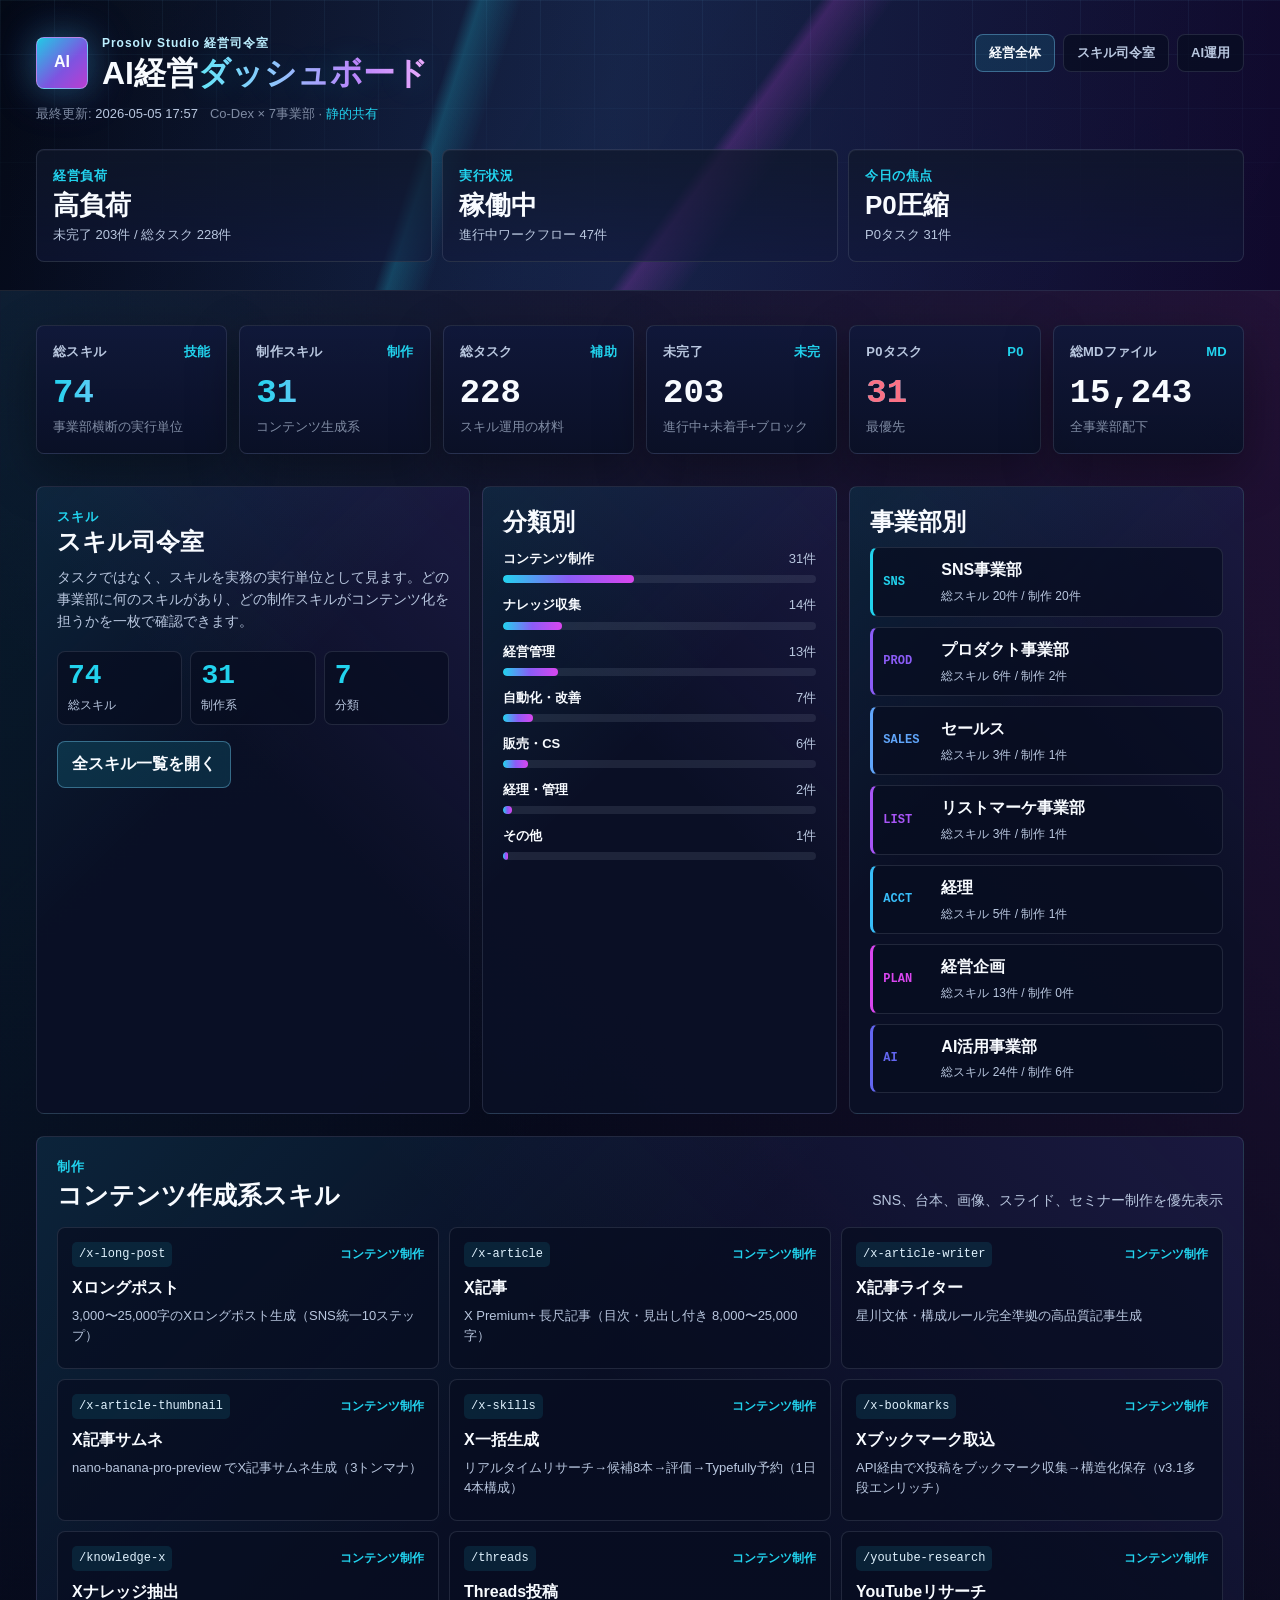
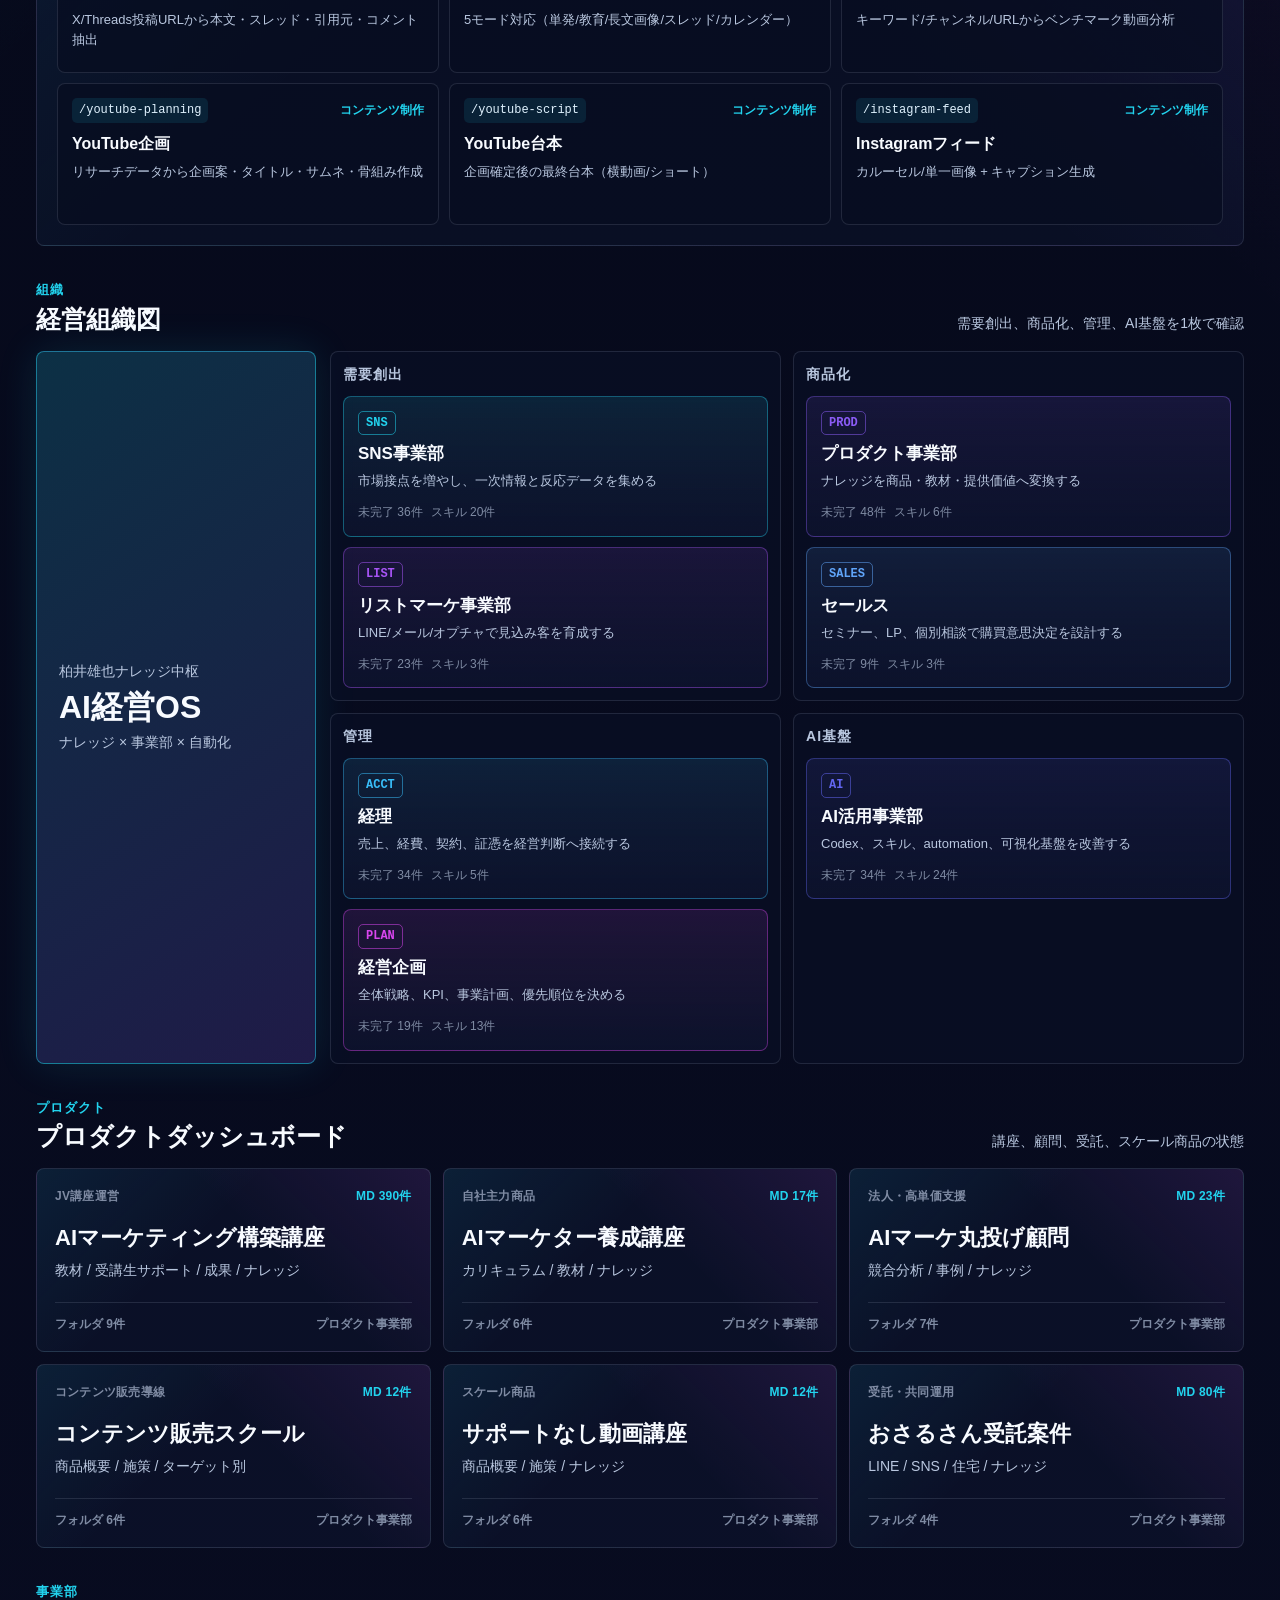
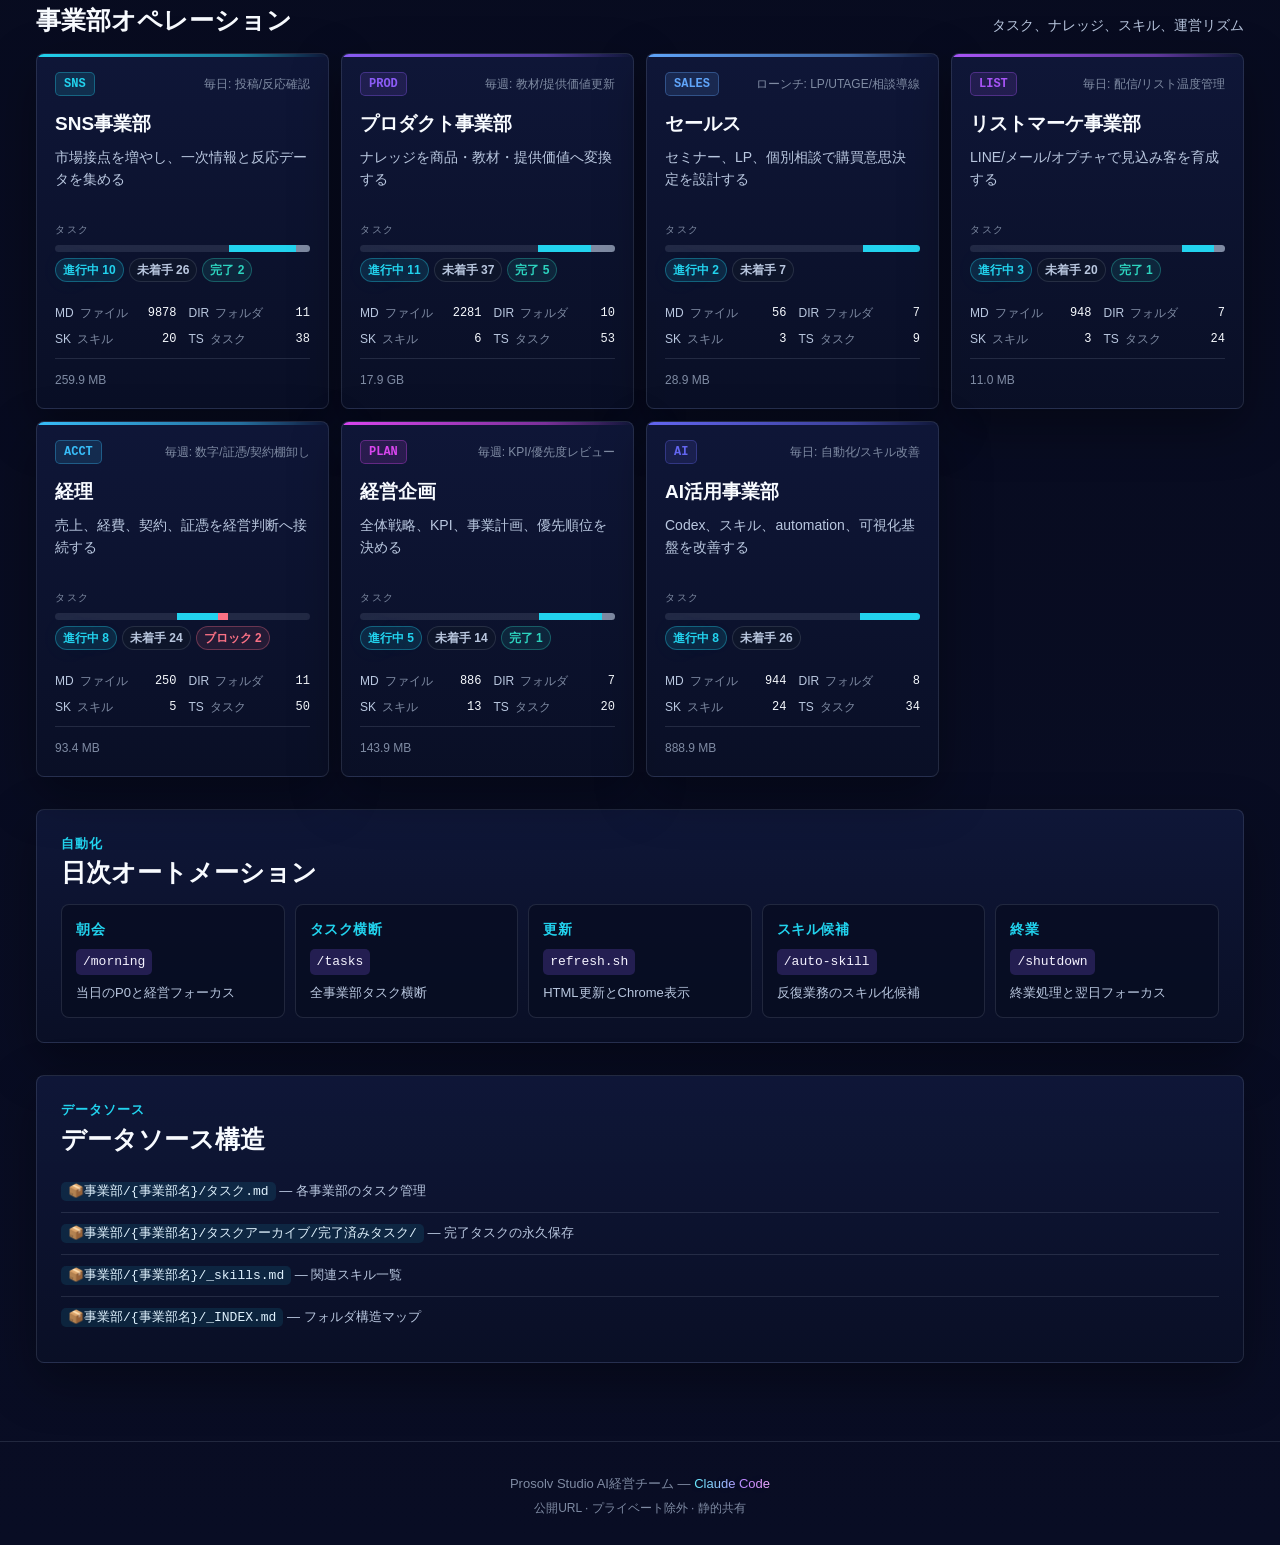
==== commit ce1933ce: "Refresh dashboard 2026-05-05 17:57" ====
--- a/index.html
+++ b/index.html
@@ -22,11 +22,12 @@
       </div>
       <div class="header-actions">
         <span class="nav-link active">経営全体</span>
+        <a href="skills.html" class="nav-link">スキル司令室</a>
         <a href="事業部別ダッシュボード/AI活用事業部.html" class="nav-link">AI運用</a>
       </div>
     </div>
     <div class="header-meta">
-      <span>最終更新: <span style="color:var(--muted)">2026-05-05 09:35</span></span>
+      <span>最終更新: <span style="color:var(--muted)">2026-05-05 17:57</span></span>
       <span>Co-Dex × 7事業部 · <span class="highlight">静的共有</span></span>
     </div>
     
@@ -54,15 +55,20 @@
 
   <!-- KPI Cards -->
   <div class="kpi-grid" style="margin-bottom:32px">
+    <div class="card kpi-card highlight">
+      <div class="kpi-label"><span>総スキル</span><span class="kpi-icon">技能</span></div>
+      <div class="kpi-value">74</div>
+      <div class="kpi-sub">事業部横断の実行単位</div>
+    </div>
+    <div class="card kpi-card highlight">
+      <div class="kpi-label"><span>制作スキル</span><span class="kpi-icon">制作</span></div>
+      <div class="kpi-value">31</div>
+      <div class="kpi-sub">コンテンツ生成系</div>
+    </div>
     <div class="card kpi-card">
-      <div class="kpi-label"><span>総タスク</span><span class="kpi-icon">全体</span></div>
+      <div class="kpi-label"><span>総タスク</span><span class="kpi-icon">補助</span></div>
       <div class="kpi-value">228</div>
-      <div class="kpi-sub">全事業部合計</div>
-    </div>
-    <div class="card kpi-card highlight">
-      <div class="kpi-label"><span>進行中</span><span class="kpi-icon">実行</span></div>
-      <div class="kpi-value">47</div>
-      <div class="kpi-sub">着手済みタスク</div>
+      <div class="kpi-sub">スキル運用の材料</div>
     </div>
     <div class="card kpi-card">
       <div class="kpi-label"><span>未完了</span><span class="kpi-icon">未完</span></div>
@@ -76,13 +82,214 @@
     </div>
     <div class="card kpi-card">
       <div class="kpi-label"><span>総MDファイル</span><span class="kpi-icon">MD</span></div>
-      <div class="kpi-value">15,240</div>
+      <div class="kpi-value">15,243</div>
       <div class="kpi-sub">全事業部配下</div>
     </div>
-    <div class="card kpi-card">
-      <div class="kpi-label"><span>スキル</span><span class="kpi-icon">技能</span></div>
-      <div class="kpi-value">103</div>
-      <div class="kpi-sub">全事業部合計</div>
+  </div>
+
+  <div class="dashboard-band">
+    
+    <div class="skill-command-layout">
+      <div class="skill-hero-panel">
+        <div class="section-eyebrow">スキル</div>
+        <h3>スキル司令室</h3>
+        <p>タスクではなく、スキルを実務の実行単位として見ます。どの事業部に何のスキルがあり、どの制作スキルがコンテンツ化を担うかを一枚で確認できます。</p>
+        <div class="skill-hero-metrics">
+          <div><strong>74</strong><span>総スキル</span></div>
+          <div><strong>31</strong><span>制作系</span></div>
+          <div><strong>7</strong><span>分類</span></div>
+        </div>
+        <a href="skills.html" class="skill-primary-link">全スキル一覧を開く</a>
+      </div>
+      <div class="skill-groups-panel">
+        <h3>分類別</h3>
+        
+        <div class="skill-group-row">
+          <div><strong>コンテンツ制作</strong><span>31件</span></div>
+          <div class="skill-group-meter"><i style="width:41.9%"></i></div>
+        </div>
+        <div class="skill-group-row">
+          <div><strong>ナレッジ収集</strong><span>14件</span></div>
+          <div class="skill-group-meter"><i style="width:18.9%"></i></div>
+        </div>
+        <div class="skill-group-row">
+          <div><strong>経営管理</strong><span>13件</span></div>
+          <div class="skill-group-meter"><i style="width:17.6%"></i></div>
+        </div>
+        <div class="skill-group-row">
+          <div><strong>自動化・改善</strong><span>7件</span></div>
+          <div class="skill-group-meter"><i style="width:9.5%"></i></div>
+        </div>
+        <div class="skill-group-row">
+          <div><strong>販売・CS</strong><span>6件</span></div>
+          <div class="skill-group-meter"><i style="width:8.1%"></i></div>
+        </div>
+        <div class="skill-group-row">
+          <div><strong>経理・管理</strong><span>2件</span></div>
+          <div class="skill-group-meter"><i style="width:2.7%"></i></div>
+        </div>
+        <div class="skill-group-row">
+          <div><strong>その他</strong><span>1件</span></div>
+          <div class="skill-group-meter"><i style="width:1.4%"></i></div>
+        </div>
+      </div>
+      <div class="skill-bu-panel">
+        <h3>事業部別</h3>
+        
+        <a class="skill-bu-row" href="事業部別ダッシュボード/SNS事業部.html" style="--skill-bu-color:#22d3ee">
+          <span>SNS</span>
+          <strong>SNS事業部</strong>
+          <small>総スキル 20件 / 制作 20件</small>
+        </a>
+        <a class="skill-bu-row" href="事業部別ダッシュボード/プロダクト事業部.html" style="--skill-bu-color:#8b5cf6">
+          <span>PROD</span>
+          <strong>プロダクト事業部</strong>
+          <small>総スキル 6件 / 制作 2件</small>
+        </a>
+        <a class="skill-bu-row" href="事業部別ダッシュボード/セールス.html" style="--skill-bu-color:#60a5fa">
+          <span>SALES</span>
+          <strong>セールス</strong>
+          <small>総スキル 3件 / 制作 1件</small>
+        </a>
+        <a class="skill-bu-row" href="事業部別ダッシュボード/リストマーケ事業部.html" style="--skill-bu-color:#a855f7">
+          <span>LIST</span>
+          <strong>リストマーケ事業部</strong>
+          <small>総スキル 3件 / 制作 1件</small>
+        </a>
+        <a class="skill-bu-row" href="事業部別ダッシュボード/経理.html" style="--skill-bu-color:#38bdf8">
+          <span>ACCT</span>
+          <strong>経理</strong>
+          <small>総スキル 5件 / 制作 1件</small>
+        </a>
+        <a class="skill-bu-row" href="事業部別ダッシュボード/経営企画.html" style="--skill-bu-color:#d946ef">
+          <span>PLAN</span>
+          <strong>経営企画</strong>
+          <small>総スキル 13件 / 制作 0件</small>
+        </a>
+        <a class="skill-bu-row" href="事業部別ダッシュボード/AI活用事業部.html" style="--skill-bu-color:#6366f1">
+          <span>AI</span>
+          <strong>AI活用事業部</strong>
+          <small>総スキル 24件 / 制作 6件</small>
+        </a>
+      </div>
+    </div>
+    <div class="content-skill-band">
+      <div class="section-header">
+        <div>
+          <div class="section-eyebrow">制作</div>
+          <h2 class="section-title">コンテンツ作成系スキル</h2>
+        </div>
+        <span class="section-subtitle">SNS、台本、画像、スライド、セミナー制作を優先表示</span>
+      </div>
+      <div class="skill-card-grid">
+        <div class="skill-card">
+          <div class="skill-card-top">
+            <code>/x-long-post</code>
+            <span>コンテンツ制作</span>
+          </div>
+          <strong>Xロングポスト</strong>
+          <p>3,000〜25,000字のXロングポスト生成（SNS統一10ステップ）</p>
+          
+        </div>
+        <div class="skill-card">
+          <div class="skill-card-top">
+            <code>/x-article</code>
+            <span>コンテンツ制作</span>
+          </div>
+          <strong>X記事</strong>
+          <p>X Premium+ 長尺記事（目次・見出し付き 8,000〜25,000字）</p>
+          
+        </div>
+        <div class="skill-card">
+          <div class="skill-card-top">
+            <code>/x-article-writer</code>
+            <span>コンテンツ制作</span>
+          </div>
+          <strong>X記事ライター</strong>
+          <p>星川文体・構成ルール完全準拠の高品質記事生成</p>
+          
+        </div>
+        <div class="skill-card">
+          <div class="skill-card-top">
+            <code>/x-article-thumbnail</code>
+            <span>コンテンツ制作</span>
+          </div>
+          <strong>X記事サムネ</strong>
+          <p>nano-banana-pro-preview でX記事サムネ生成（3トンマナ）</p>
+          
+        </div>
+        <div class="skill-card">
+          <div class="skill-card-top">
+            <code>/x-skills</code>
+            <span>コンテンツ制作</span>
+          </div>
+          <strong>X一括生成</strong>
+          <p>リアルタイムリサーチ→候補8本→評価→Typefully予約（1日4本構成）</p>
+          
+        </div>
+        <div class="skill-card">
+          <div class="skill-card-top">
+            <code>/x-bookmarks</code>
+            <span>コンテンツ制作</span>
+          </div>
+          <strong>Xブックマーク取込</strong>
+          <p>API経由でX投稿をブックマーク収集→構造化保存（v3.1多段エンリッチ）</p>
+          
+        </div>
+        <div class="skill-card">
+          <div class="skill-card-top">
+            <code>/knowledge-x</code>
+            <span>コンテンツ制作</span>
+          </div>
+          <strong>Xナレッジ抽出</strong>
+          <p>X/Threads投稿URLから本文・スレッド・引用元・コメント抽出</p>
+          
+        </div>
+        <div class="skill-card">
+          <div class="skill-card-top">
+            <code>/threads</code>
+            <span>コンテンツ制作</span>
+          </div>
+          <strong>Threads投稿</strong>
+          <p>5モード対応（単発/教育/長文画像/スレッド/カレンダー）</p>
+          
+        </div>
+        <div class="skill-card">
+          <div class="skill-card-top">
+            <code>/youtube-research</code>
+            <span>コンテンツ制作</span>
+          </div>
+          <strong>YouTubeリサーチ</strong>
+          <p>キーワード/チャンネル/URLからベンチマーク動画分析</p>
+          
+        </div>
+        <div class="skill-card">
+          <div class="skill-card-top">
+            <code>/youtube-planning</code>
+            <span>コンテンツ制作</span>
+          </div>
+          <strong>YouTube企画</strong>
+          <p>リサーチデータから企画案・タイトル・サムネ・骨組み作成</p>
+          
+        </div>
+        <div class="skill-card">
+          <div class="skill-card-top">
+            <code>/youtube-script</code>
+            <span>コンテンツ制作</span>
+          </div>
+          <strong>YouTube台本</strong>
+          <p>企画確定後の最終台本（横動画/ショート）</p>
+          
+        </div>
+        <div class="skill-card">
+          <div class="skill-card-top">
+            <code>/instagram-feed</code>
+            <span>コンテンツ制作</span>
+          </div>
+          <strong>Instagramフィード</strong>
+          <p>カルーセル/単一画像 + キャプション生成</p>
+          
+        </div></div>
     </div>
   </div>
 
@@ -111,7 +318,7 @@
               <small>市場接点を増やし、一次情報と反応データを集める</small>
               <div class="org-node-meta">
                 <span>未完了 36件</span>
-                <span>スキル 24件</span>
+                <span>スキル 20件</span>
               </div>
             </a>
             <a class="org-node" href="事業部別ダッシュボード/リストマーケ事業部.html" style="--node-color:#a855f7">
@@ -120,7 +327,7 @@
               <small>LINE/メール/オプチャで見込み客を育成する</small>
               <div class="org-node-meta">
                 <span>未完了 23件</span>
-                <span>スキル 7件</span>
+                <span>スキル 3件</span>
               </div>
             </a></div>
         </div>
@@ -133,7 +340,7 @@
               <small>ナレッジを商品・教材・提供価値へ変換する</small>
               <div class="org-node-meta">
                 <span>未完了 48件</span>
-                <span>スキル 11件</span>
+                <span>スキル 6件</span>
               </div>
             </a>
             <a class="org-node" href="事業部別ダッシュボード/セールス.html" style="--node-color:#60a5fa">
@@ -142,7 +349,7 @@
               <small>セミナー、LP、個別相談で購買意思決定を設計する</small>
               <div class="org-node-meta">
                 <span>未完了 9件</span>
-                <span>スキル 7件</span>
+                <span>スキル 3件</span>
               </div>
             </a></div>
         </div>
@@ -155,7 +362,7 @@
               <small>売上、経費、契約、証憑を経営判断へ接続する</small>
               <div class="org-node-meta">
                 <span>未完了 34件</span>
-                <span>スキル 9件</span>
+                <span>スキル 5件</span>
               </div>
             </a>
             <a class="org-node" href="事業部別ダッシュボード/経営企画.html" style="--node-color:#d946ef">
@@ -164,7 +371,7 @@
               <small>全体戦略、KPI、事業計画、優先順位を決める</small>
               <div class="org-node-meta">
                 <span>未完了 19件</span>
-                <span>スキル 17件</span>
+                <span>スキル 13件</span>
               </div>
             </a></div>
         </div>
@@ -177,7 +384,7 @@
               <small>Codex、スキル、automation、可視化基盤を改善する</small>
               <div class="org-node-meta">
                 <span>未完了 34件</span>
-                <span>スキル 28件</span>
+                <span>スキル 24件</span>
               </div>
             </a></div>
         </div></div>
@@ -196,7 +403,7 @@
         <div class="product-card">
           <div class="product-topline">
             <span>JV講座運営</span>
-            <b>MD 389件</b>
+            <b>MD 390件</b>
           </div>
           <h3>AIマーケティング構築講座</h3>
           <p>教材 / 受講生サポート / 成果 / ナレッジ</p>
@@ -293,7 +500,7 @@
       <div class="bu-meta" style="margin-top:12px">
         <div class="bu-meta-item"><span>MD</span><span style="color:var(--muted-2)">ファイル</span><span class="meta-val">9878</span></div>
         <div class="bu-meta-item"><span>DIR</span><span style="color:var(--muted-2)">フォルダ</span><span class="meta-val">11</span></div>
-        <div class="bu-meta-item"><span>SK</span><span style="color:var(--muted-2)">スキル</span><span class="meta-val">24</span></div>
+        <div class="bu-meta-item"><span>SK</span><span style="color:var(--muted-2)">スキル</span><span class="meta-val">20</span></div>
         <div class="bu-meta-item"><span>TS</span><span style="color:var(--muted-2)">タスク</span><span class="meta-val">38</span></div>
       </div>
       <div class="bu-footer">
@@ -314,9 +521,9 @@
         <div style="margin-top:6px"><div class="bu-tags"><span class="tag accent">進行中 11</span> <span class="tag">未着手 37</span> <span class="tag success">完了 5</span></div></div>
       </div>
       <div class="bu-meta" style="margin-top:12px">
-        <div class="bu-meta-item"><span>MD</span><span style="color:var(--muted-2)">ファイル</span><span class="meta-val">2280</span></div>
+        <div class="bu-meta-item"><span>MD</span><span style="color:var(--muted-2)">ファイル</span><span class="meta-val">2281</span></div>
         <div class="bu-meta-item"><span>DIR</span><span style="color:var(--muted-2)">フォルダ</span><span class="meta-val">10</span></div>
-        <div class="bu-meta-item"><span>SK</span><span style="color:var(--muted-2)">スキル</span><span class="meta-val">11</span></div>
+        <div class="bu-meta-item"><span>SK</span><span style="color:var(--muted-2)">スキル</span><span class="meta-val">6</span></div>
         <div class="bu-meta-item"><span>TS</span><span style="color:var(--muted-2)">タスク</span><span class="meta-val">53</span></div>
       </div>
       <div class="bu-footer">
@@ -339,7 +546,7 @@
       <div class="bu-meta" style="margin-top:12px">
         <div class="bu-meta-item"><span>MD</span><span style="color:var(--muted-2)">ファイル</span><span class="meta-val">56</span></div>
         <div class="bu-meta-item"><span>DIR</span><span style="color:var(--muted-2)">フォルダ</span><span class="meta-val">7</span></div>
-        <div class="bu-meta-item"><span>SK</span><span style="color:var(--muted-2)">スキル</span><span class="meta-val">7</span></div>
+        <div class="bu-meta-item"><span>SK</span><span style="color:var(--muted-2)">スキル</span><span class="meta-val">3</span></div>
         <div class="bu-meta-item"><span>TS</span><span style="color:var(--muted-2)">タスク</span><span class="meta-val">9</span></div>
       </div>
       <div class="bu-footer">
@@ -362,7 +569,7 @@
       <div class="bu-meta" style="margin-top:12px">
         <div class="bu-meta-item"><span>MD</span><span style="color:var(--muted-2)">ファイル</span><span class="meta-val">948</span></div>
         <div class="bu-meta-item"><span>DIR</span><span style="color:var(--muted-2)">フォルダ</span><span class="meta-val">7</span></div>
-        <div class="bu-meta-item"><span>SK</span><span style="color:var(--muted-2)">スキル</span><span class="meta-val">7</span></div>
+        <div class="bu-meta-item"><span>SK</span><span style="color:var(--muted-2)">スキル</span><span class="meta-val">3</span></div>
         <div class="bu-meta-item"><span>TS</span><span style="color:var(--muted-2)">タスク</span><span class="meta-val">24</span></div>
       </div>
       <div class="bu-footer">
@@ -385,7 +592,7 @@
       <div class="bu-meta" style="margin-top:12px">
         <div class="bu-meta-item"><span>MD</span><span style="color:var(--muted-2)">ファイル</span><span class="meta-val">250</span></div>
         <div class="bu-meta-item"><span>DIR</span><span style="color:var(--muted-2)">フォルダ</span><span class="meta-val">11</span></div>
-        <div class="bu-meta-item"><span>SK</span><span style="color:var(--muted-2)">スキル</span><span class="meta-val">9</span></div>
+        <div class="bu-meta-item"><span>SK</span><span style="color:var(--muted-2)">スキル</span><span class="meta-val">5</span></div>
         <div class="bu-meta-item"><span>TS</span><span style="color:var(--muted-2)">タスク</span><span class="meta-val">50</span></div>
       </div>
       <div class="bu-footer">
@@ -408,7 +615,7 @@
       <div class="bu-meta" style="margin-top:12px">
         <div class="bu-meta-item"><span>MD</span><span style="color:var(--muted-2)">ファイル</span><span class="meta-val">886</span></div>
         <div class="bu-meta-item"><span>DIR</span><span style="color:var(--muted-2)">フォルダ</span><span class="meta-val">7</span></div>
-        <div class="bu-meta-item"><span>SK</span><span style="color:var(--muted-2)">スキル</span><span class="meta-val">17</span></div>
+        <div class="bu-meta-item"><span>SK</span><span style="color:var(--muted-2)">スキル</span><span class="meta-val">13</span></div>
         <div class="bu-meta-item"><span>TS</span><span style="color:var(--muted-2)">タスク</span><span class="meta-val">20</span></div>
       </div>
       <div class="bu-footer">
@@ -429,13 +636,13 @@
         <div style="margin-top:6px"><div class="bu-tags"><span class="tag accent">進行中 8</span> <span class="tag">未着手 26</span></div></div>
       </div>
       <div class="bu-meta" style="margin-top:12px">
-        <div class="bu-meta-item"><span>MD</span><span style="color:var(--muted-2)">ファイル</span><span class="meta-val">942</span></div>
+        <div class="bu-meta-item"><span>MD</span><span style="color:var(--muted-2)">ファイル</span><span class="meta-val">944</span></div>
         <div class="bu-meta-item"><span>DIR</span><span style="color:var(--muted-2)">フォルダ</span><span class="meta-val">8</span></div>
-        <div class="bu-meta-item"><span>SK</span><span style="color:var(--muted-2)">スキル</span><span class="meta-val">28</span></div>
+        <div class="bu-meta-item"><span>SK</span><span style="color:var(--muted-2)">スキル</span><span class="meta-val">24</span></div>
         <div class="bu-meta-item"><span>TS</span><span style="color:var(--muted-2)">タスク</span><span class="meta-val">34</span></div>
       </div>
       <div class="bu-footer">
-        <span>888.8 MB</span>
+        <span>888.9 MB</span>
       </div>
     </a>
     </div>
--- a/assets/style.css
+++ b/assets/style.css
@@ -541,6 +541,229 @@
   letter-spacing: 0;
 }
 
+/* Skill command center */
+.skill-command-layout {
+  display: grid;
+  grid-template-columns: 1fr;
+  gap: 12px;
+  margin-bottom: 22px;
+}
+
+@media (min-width: 1100px) {
+  .skill-command-layout {
+    grid-template-columns: minmax(280px, 1.1fr) minmax(260px, 0.9fr) minmax(280px, 1fr);
+  }
+}
+
+.skill-hero-panel,
+.skill-groups-panel,
+.skill-bu-panel,
+.content-skill-band,
+.skill-bu-section {
+  border: 1px solid var(--line);
+  border-radius: 8px;
+  background:
+    linear-gradient(135deg, rgba(34, 211, 238, 0.1), transparent 42%),
+    linear-gradient(225deg, rgba(139, 92, 246, 0.12), transparent 46%),
+    rgba(10, 16, 38, 0.9);
+}
+
+.skill-hero-panel,
+.skill-groups-panel,
+.skill-bu-panel {
+  padding: 20px;
+}
+
+.skill-hero-panel h3,
+.skill-groups-panel h3,
+.skill-bu-panel h3 {
+  font-size: 24px;
+  line-height: 1.25;
+}
+
+.skill-hero-panel p {
+  margin-top: 10px;
+  color: var(--muted);
+  font-size: 14px;
+}
+
+.skill-hero-metrics {
+  display: grid;
+  grid-template-columns: repeat(3, minmax(0, 1fr));
+  gap: 8px;
+  margin-top: 18px;
+}
+
+.skill-hero-metrics div {
+  min-height: 74px;
+  padding: 10px;
+  border: 1px solid var(--line);
+  border-radius: 8px;
+  background: rgba(8, 13, 33, 0.72);
+}
+
+.skill-hero-metrics strong {
+  display: block;
+  color: var(--accent);
+  font-size: 28px;
+  line-height: 1;
+  font-family: ui-monospace, SFMono-Regular, Menlo, Monaco, Consolas, monospace;
+}
+
+.skill-hero-metrics span {
+  display: block;
+  margin-top: 6px;
+  color: var(--muted);
+  font-size: 12px;
+}
+
+.skill-primary-link {
+  display: inline-flex;
+  align-items: center;
+  min-height: 40px;
+  margin-top: 16px;
+  padding: 10px 14px;
+  border-radius: 8px;
+  border: 1px solid var(--line-strong);
+  background: rgba(34, 211, 238, 0.14);
+  color: var(--foreground);
+  font-weight: 850;
+}
+
+.skill-group-row {
+  margin-top: 12px;
+}
+
+.skill-group-row > div:first-child {
+  display: flex;
+  justify-content: space-between;
+  gap: 8px;
+  color: var(--muted);
+  font-size: 13px;
+}
+
+.skill-group-row strong { color: var(--foreground); }
+
+.skill-group-meter {
+  height: 8px;
+  margin-top: 6px;
+  overflow: hidden;
+  border-radius: 999px;
+  background: rgba(148, 163, 184, 0.14);
+}
+
+.skill-group-meter i {
+  display: block;
+  height: 100%;
+  border-radius: inherit;
+  background: linear-gradient(90deg, var(--accent), var(--accent-2), var(--accent-3));
+}
+
+.skill-bu-row {
+  display: grid;
+  grid-template-columns: 48px 1fr;
+  gap: 4px 10px;
+  align-items: center;
+  min-height: 62px;
+  margin-top: 10px;
+  padding: 10px;
+  border: 1px solid var(--line);
+  border-left: 3px solid var(--skill-bu-color);
+  border-radius: 8px;
+  background: rgba(8, 13, 33, 0.72);
+  color: var(--foreground);
+}
+
+.skill-bu-row span {
+  grid-row: span 2;
+  color: var(--skill-bu-color);
+  font-size: 12px;
+  font-weight: 900;
+  font-family: ui-monospace, SFMono-Regular, Menlo, Monaco, Consolas, monospace;
+}
+
+.skill-bu-row small {
+  color: var(--muted);
+  font-size: 12px;
+}
+
+.content-skill-band,
+.skill-bu-section {
+  padding: 20px;
+  margin-bottom: 22px;
+}
+
+.skill-summary-row {
+  display: flex;
+  flex-wrap: wrap;
+  gap: 8px;
+  margin-bottom: 14px;
+}
+
+.skill-card-grid {
+  display: grid;
+  grid-template-columns: 1fr;
+  gap: 10px;
+}
+
+@media (min-width: 760px) {
+  .skill-card-grid { grid-template-columns: repeat(2, minmax(0, 1fr)); }
+}
+
+@media (min-width: 1220px) {
+  .skill-card-grid { grid-template-columns: repeat(3, minmax(0, 1fr)); }
+}
+
+.skill-card {
+  min-height: 142px;
+  padding: 14px;
+  border: 1px solid var(--line);
+  border-radius: 8px;
+  background: rgba(8, 13, 33, 0.72);
+}
+
+.skill-card-top {
+  display: flex;
+  align-items: center;
+  justify-content: space-between;
+  gap: 8px;
+  margin-bottom: 10px;
+}
+
+.skill-card code {
+  padding: 3px 7px;
+  border-radius: 5px;
+  background: rgba(34, 211, 238, 0.1);
+  color: #e0f2fe;
+  font-size: 12px;
+}
+
+.skill-card-top span {
+  color: var(--accent);
+  font-size: 12px;
+  font-weight: 850;
+}
+
+.skill-card strong {
+  display: block;
+  color: var(--foreground);
+  font-size: 16px;
+  line-height: 1.35;
+}
+
+.skill-card p {
+  margin-top: 7px;
+  color: var(--muted);
+  font-size: 13px;
+}
+
+.skill-card small {
+  display: block;
+  margin-top: 10px;
+  color: var(--muted-2);
+  font-size: 12px;
+}
+
 /* Business units */
 .bu-grid {
   display: grid;
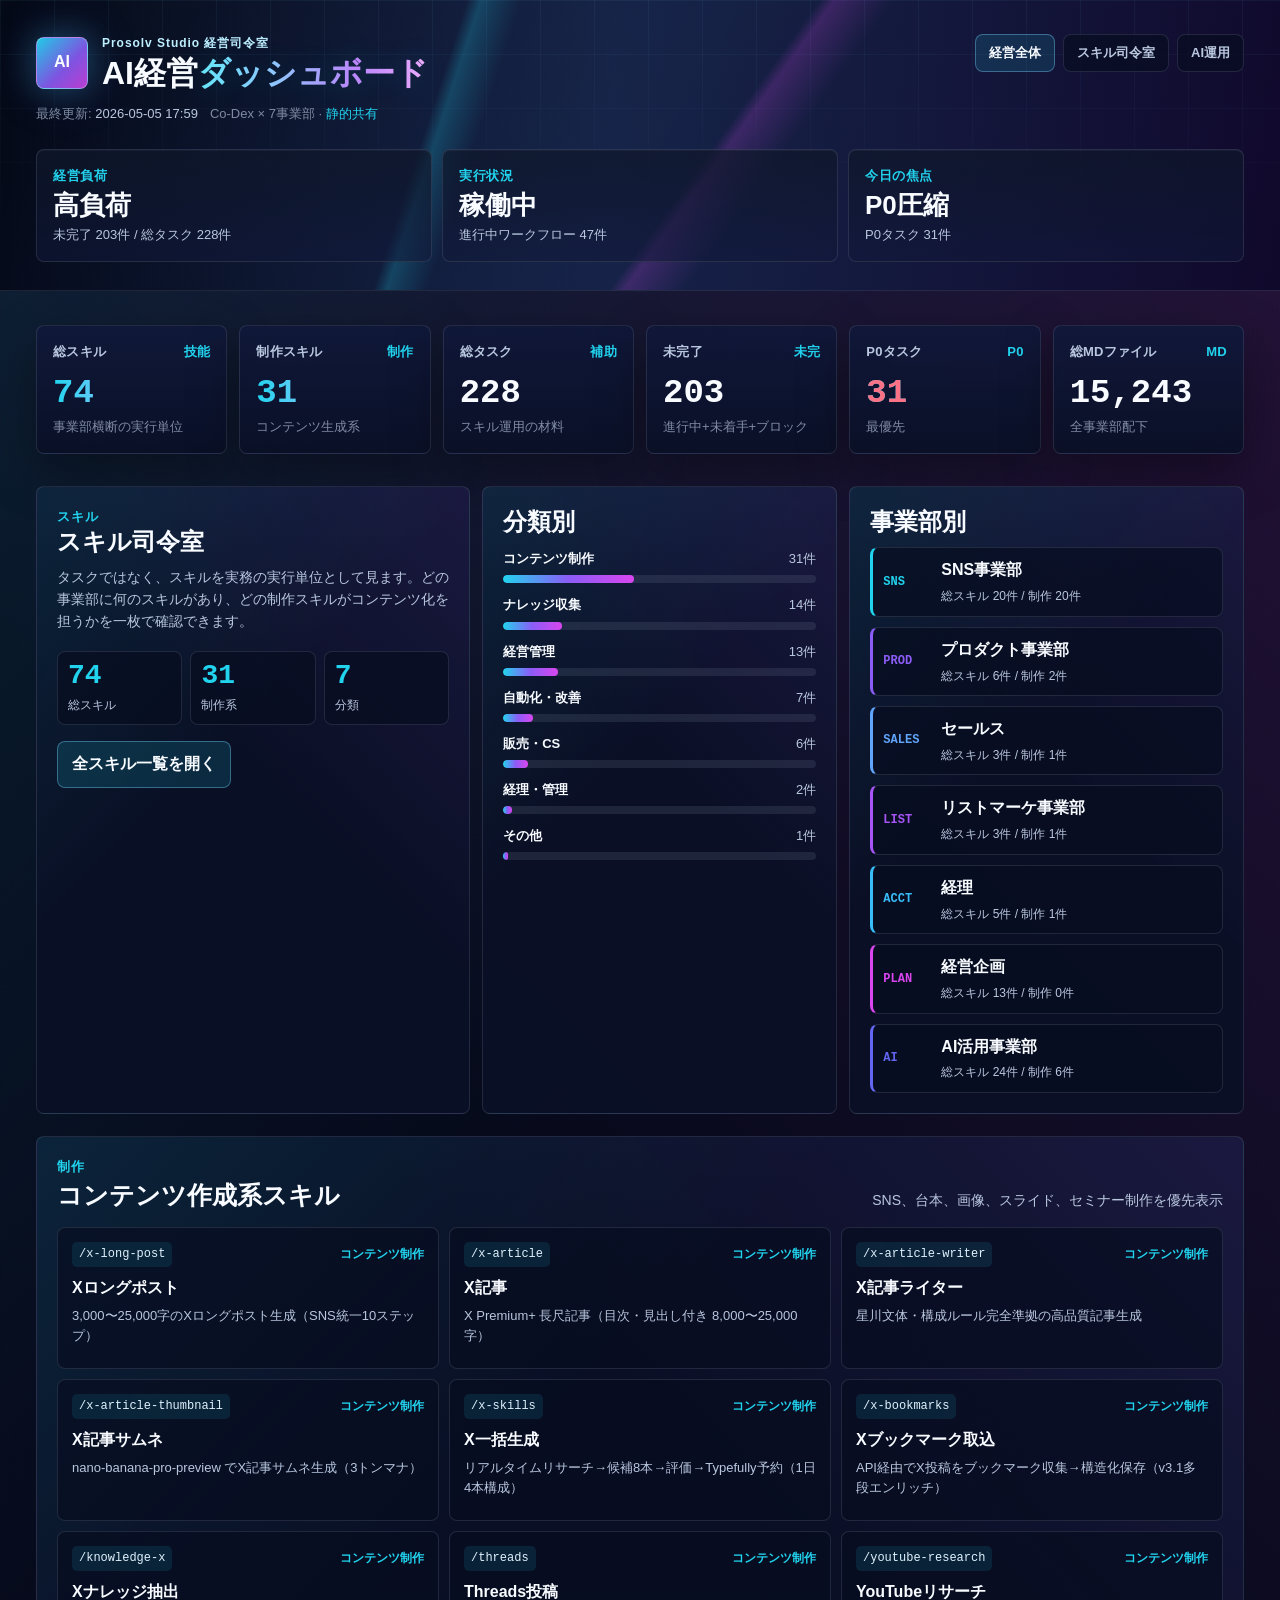
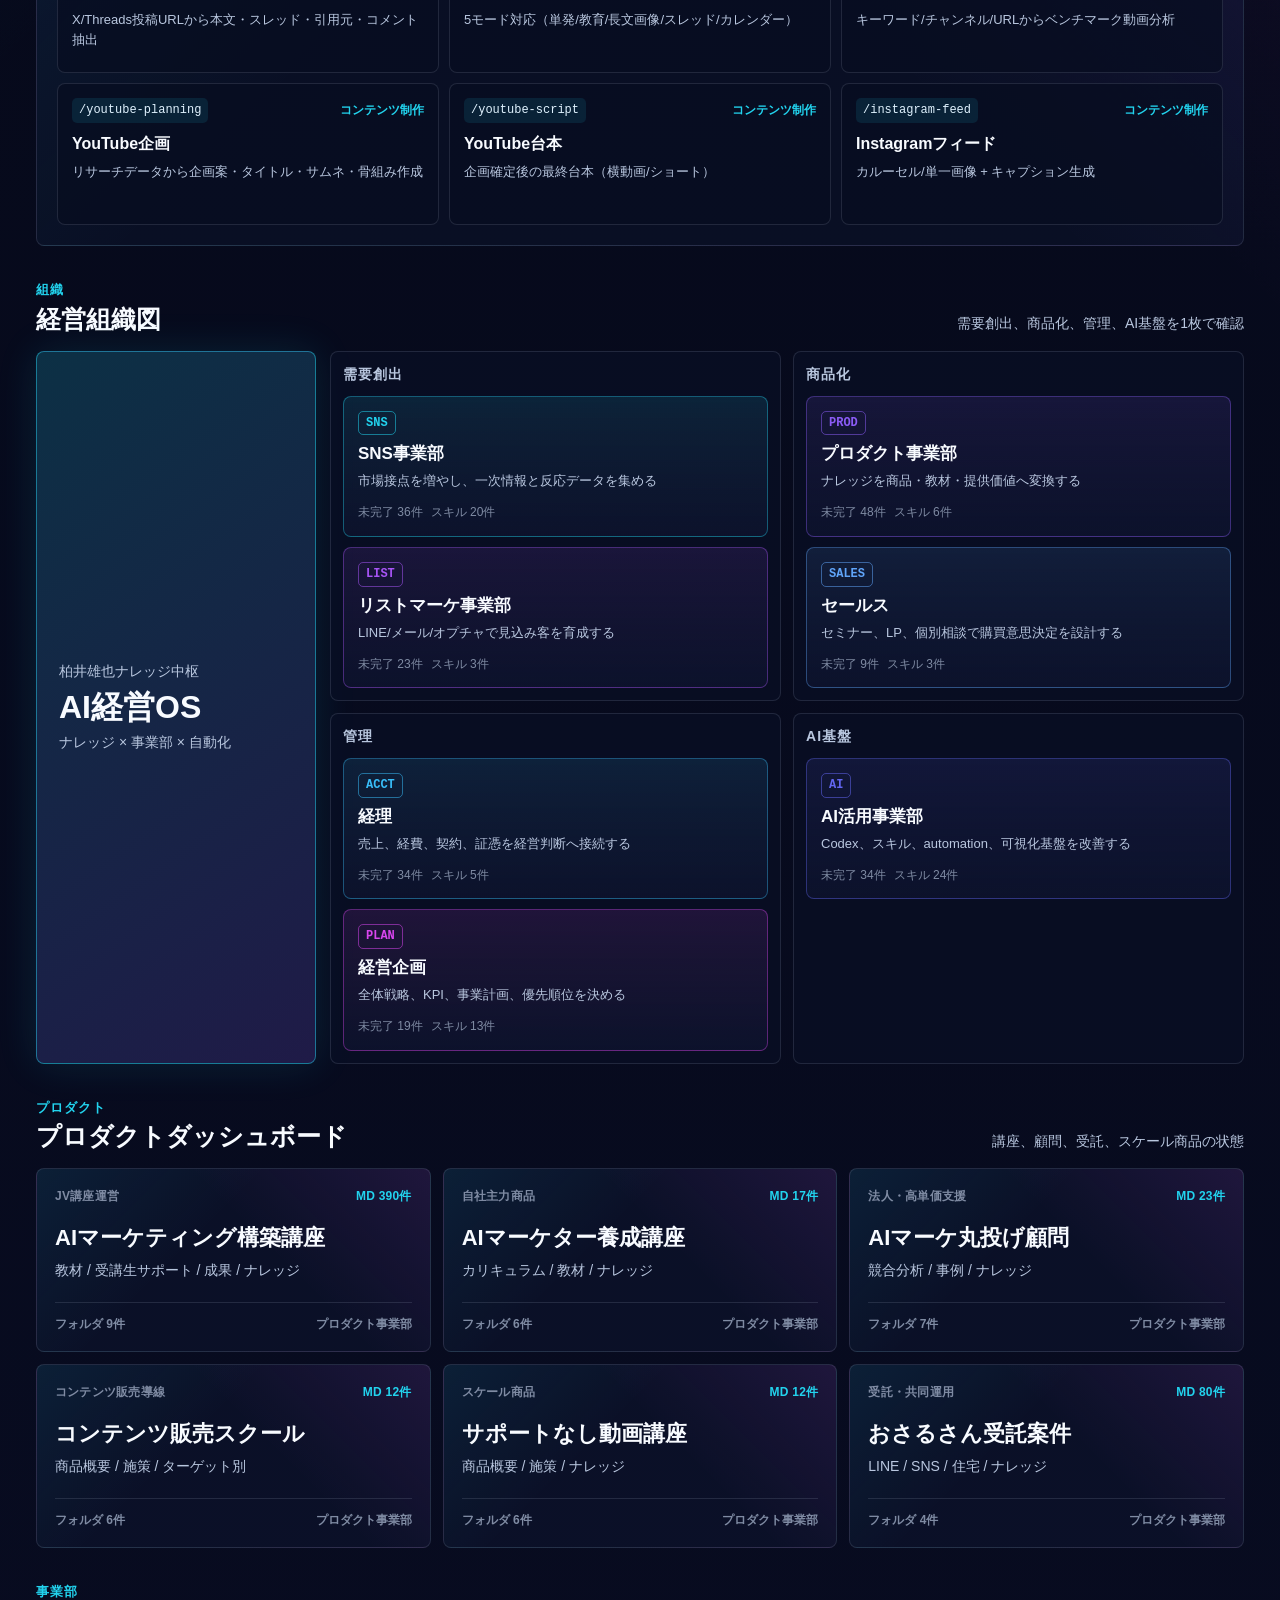
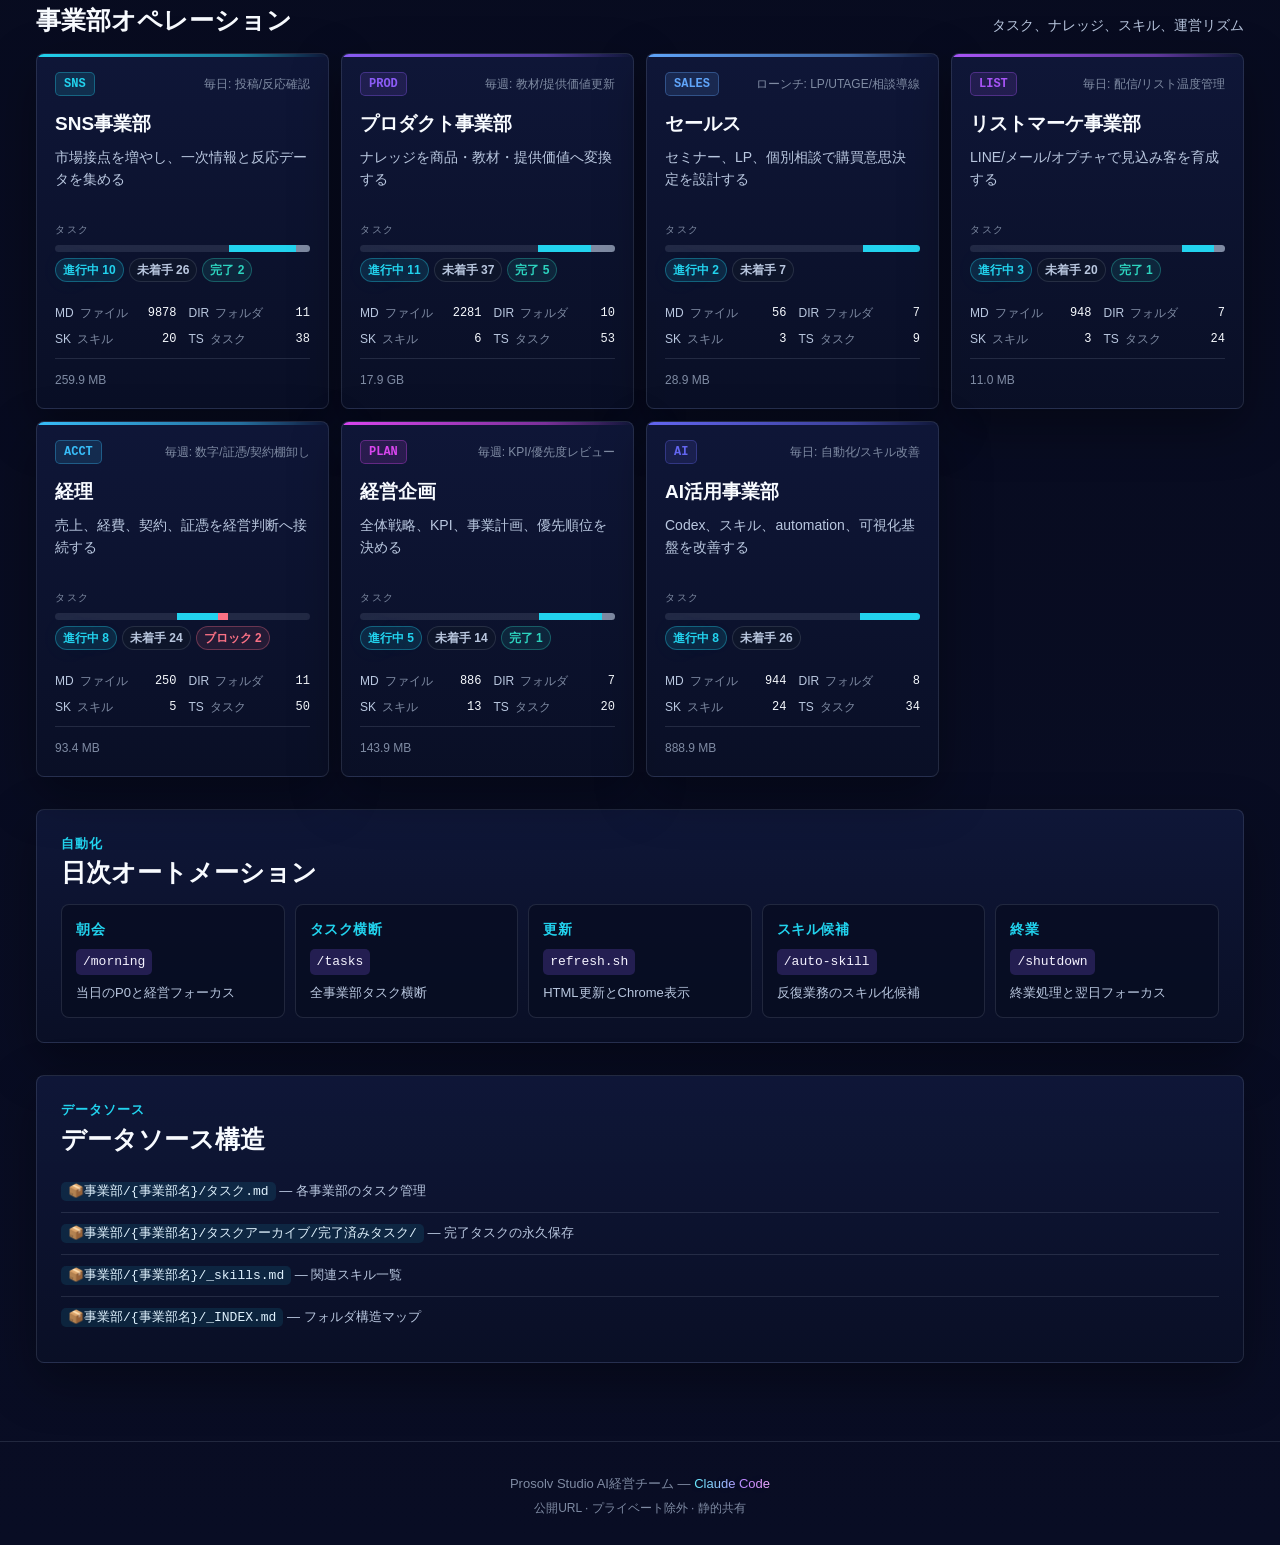
==== commit 4078786f: "Refresh dashboard 2026-05-05 17:59" ====
--- a/index.html
+++ b/index.html
@@ -27,7 +27,7 @@
       </div>
     </div>
     <div class="header-meta">
-      <span>最終更新: <span style="color:var(--muted)">2026-05-05 17:57</span></span>
+      <span>最終更新: <span style="color:var(--muted)">2026-05-05 17:59</span></span>
       <span>Co-Dex × 7事業部 · <span class="highlight">静的共有</span></span>
     </div>
     
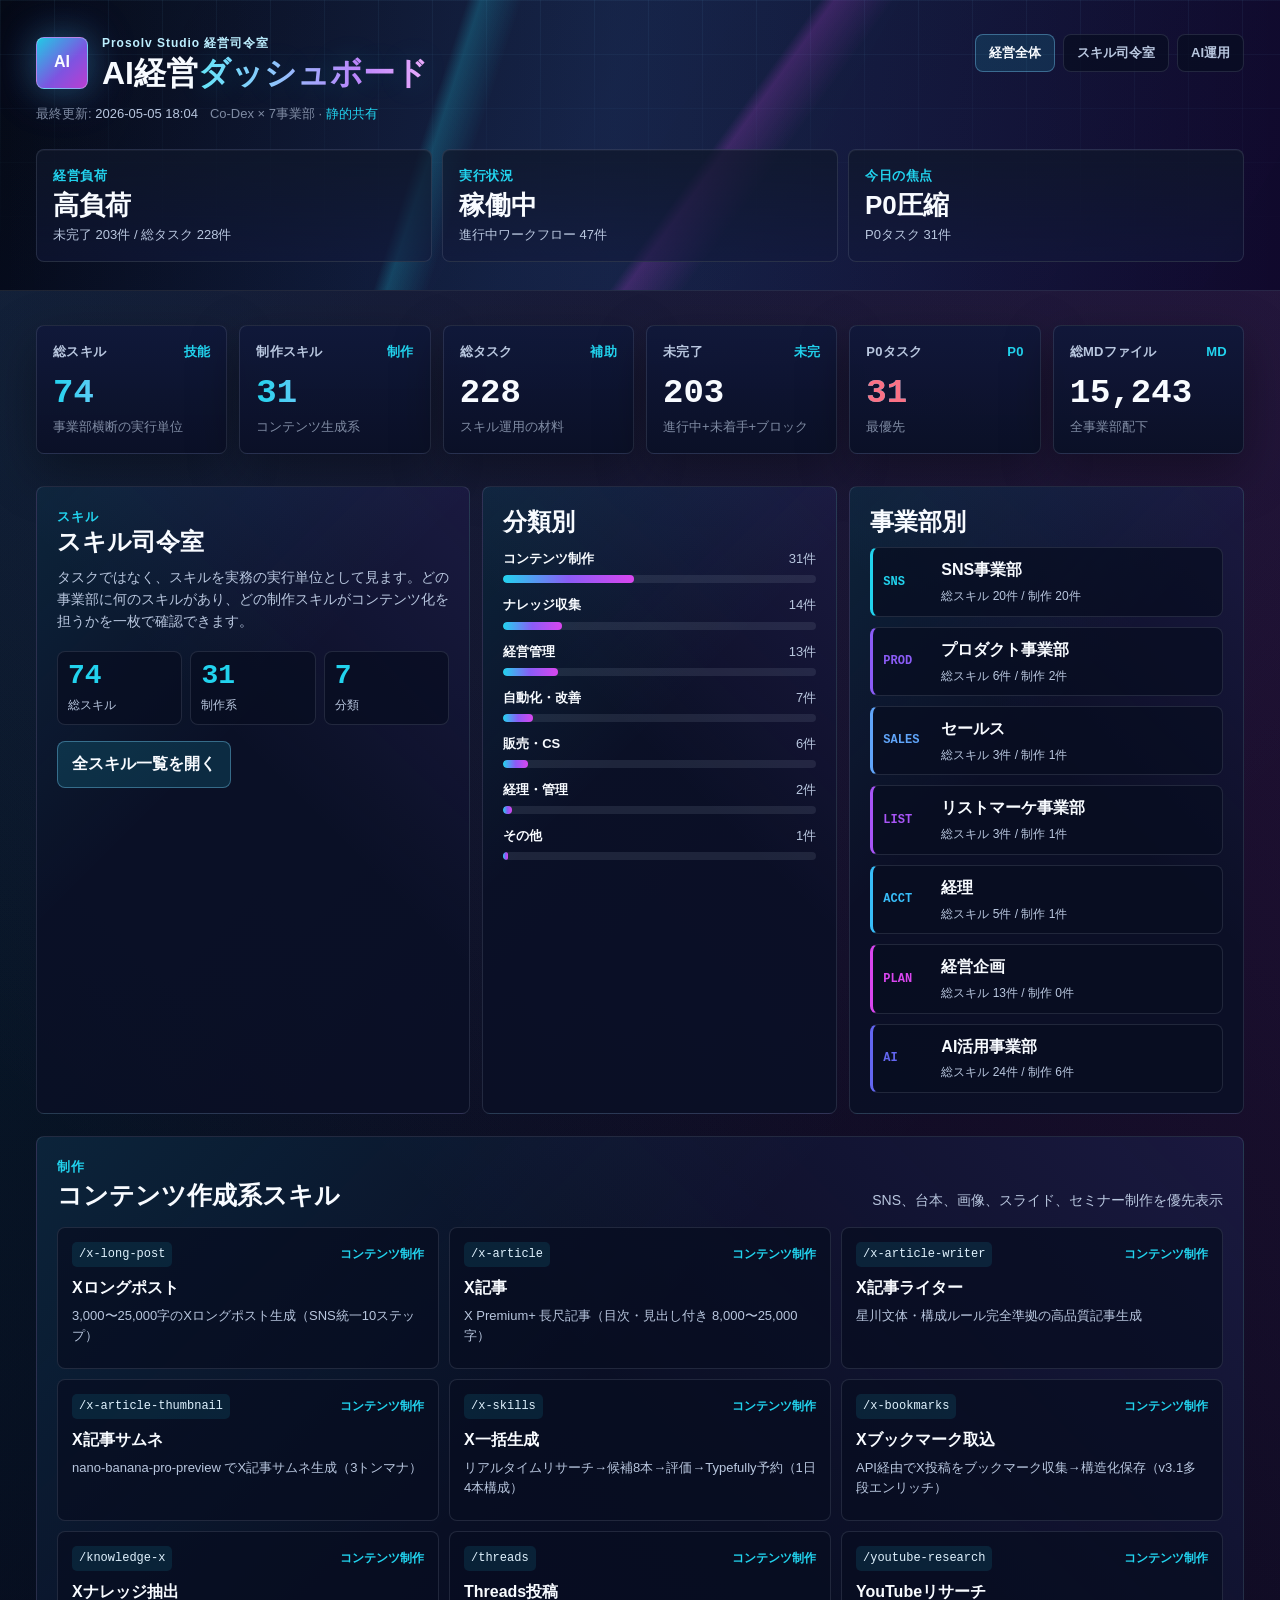
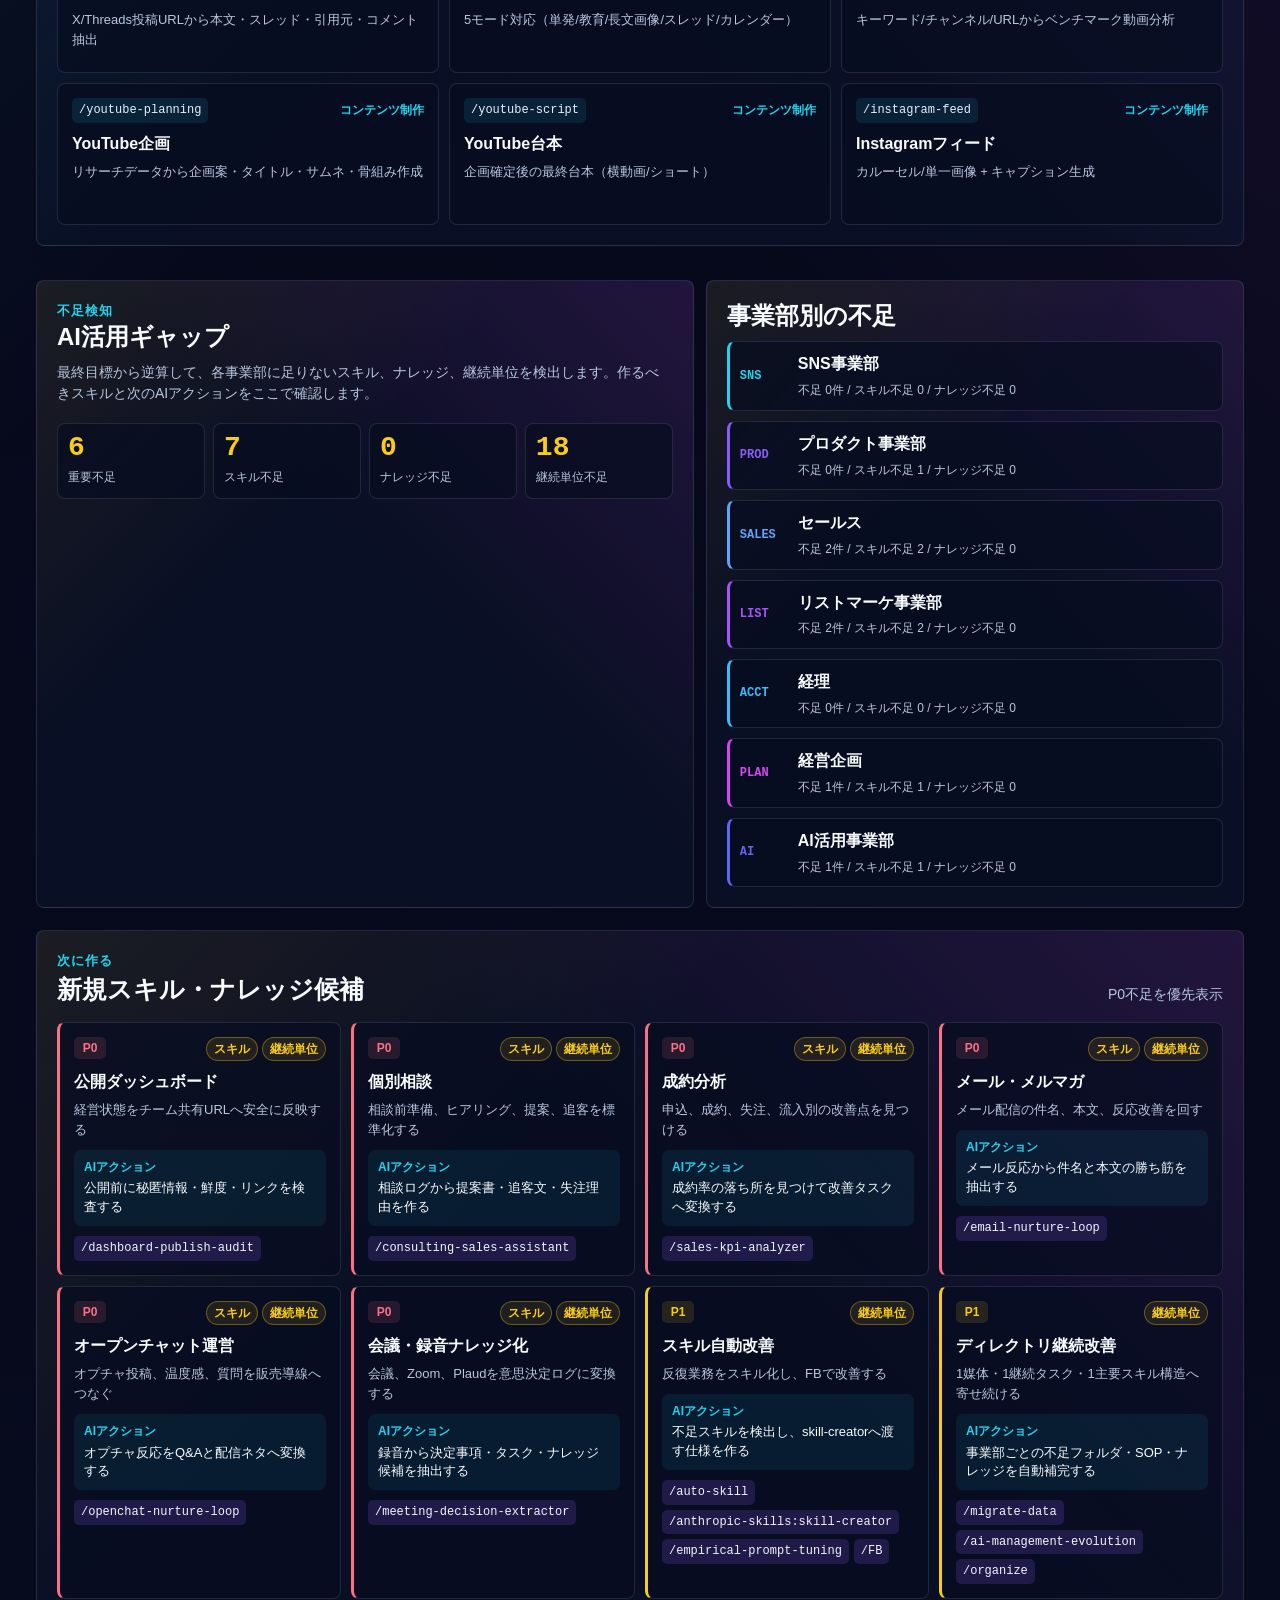
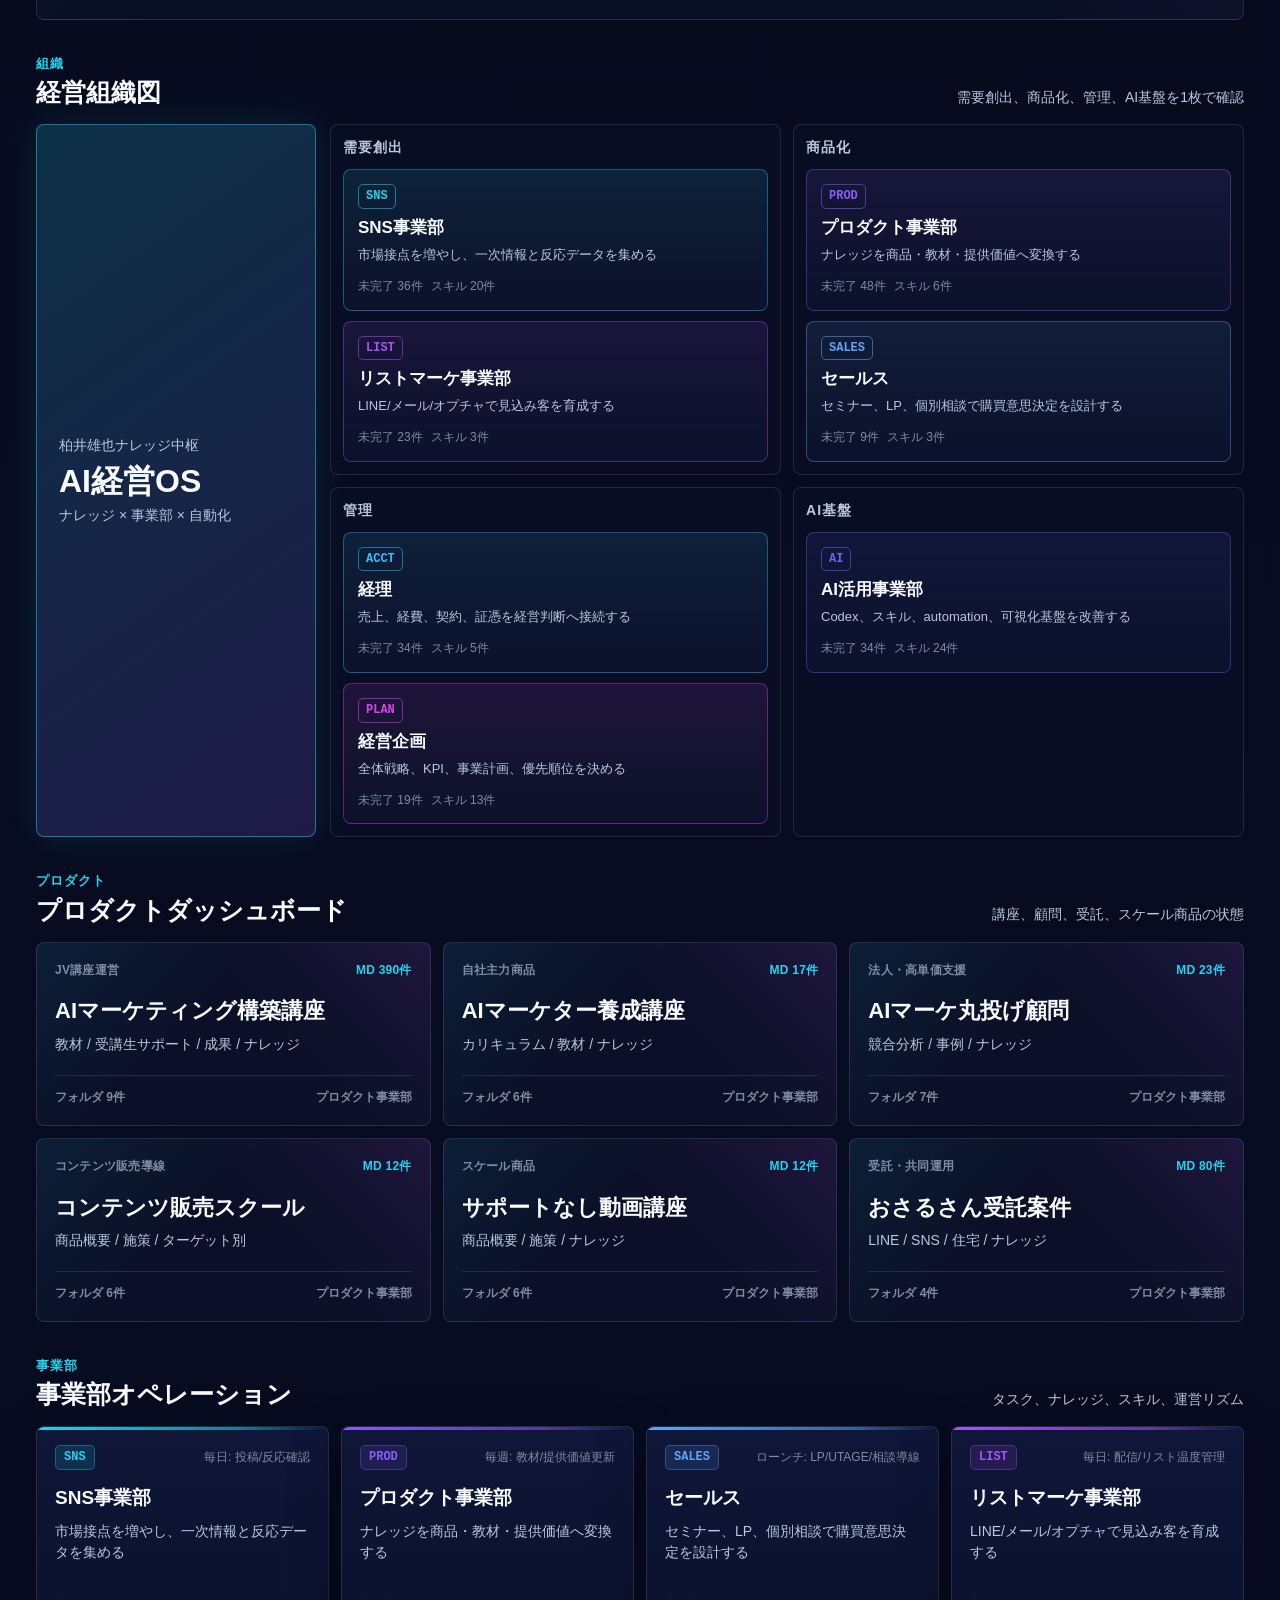
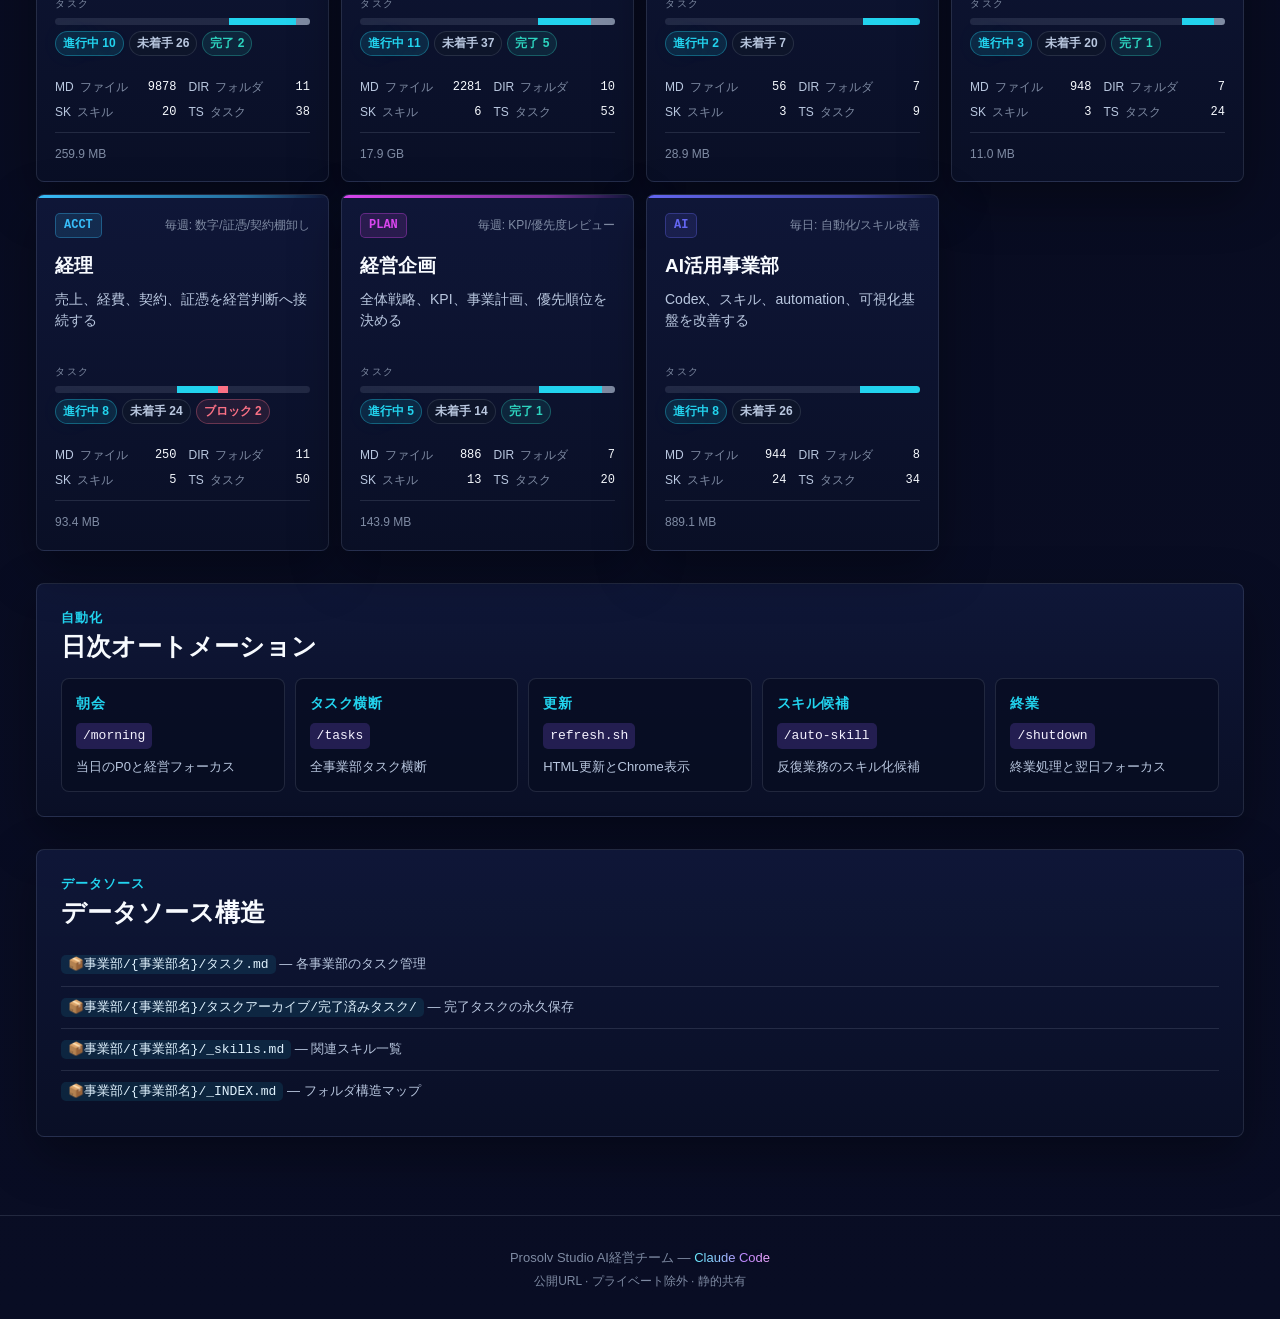
==== commit 59f46c8b: "Refresh dashboard 2026-05-05 18:04" ====
--- a/index.html
+++ b/index.html
@@ -27,7 +27,7 @@
       </div>
     </div>
     <div class="header-meta">
-      <span>最終更新: <span style="color:var(--muted)">2026-05-05 17:59</span></span>
+      <span>最終更新: <span style="color:var(--muted)">2026-05-05 18:04</span></span>
       <span>Co-Dex × 7事業部 · <span class="highlight">静的共有</span></span>
     </div>
     
@@ -288,6 +288,160 @@
           </div>
           <strong>Instagramフィード</strong>
           <p>カルーセル/単一画像 + キャプション生成</p>
+          
+        </div></div>
+    </div>
+  </div>
+
+  <div class="dashboard-band">
+    
+    <div class="gap-command-layout">
+      <div class="gap-hero-panel">
+        <div class="section-eyebrow">不足検知</div>
+        <h3>AI活用ギャップ</h3>
+        <p>最終目標から逆算して、各事業部に足りないスキル、ナレッジ、継続単位を検出します。作るべきスキルと次のAIアクションをここで確認します。</p>
+        <div class="gap-hero-metrics">
+          <div><strong>6</strong><span>重要不足</span></div>
+          <div><strong>7</strong><span>スキル不足</span></div>
+          <div><strong>0</strong><span>ナレッジ不足</span></div>
+          <div><strong>18</strong><span>継続単位不足</span></div>
+        </div>
+      </div>
+      <div class="gap-bu-panel">
+        <h3>事業部別の不足</h3>
+        
+        <a class="gap-bu-row" href="事業部別ダッシュボード/SNS事業部.html" style="--gap-bu-color:#22d3ee">
+          <span>SNS</span>
+          <strong>SNS事業部</strong>
+          <small>不足 0件 / スキル不足 0 / ナレッジ不足 0</small>
+        </a>
+        <a class="gap-bu-row" href="事業部別ダッシュボード/プロダクト事業部.html" style="--gap-bu-color:#8b5cf6">
+          <span>PROD</span>
+          <strong>プロダクト事業部</strong>
+          <small>不足 0件 / スキル不足 1 / ナレッジ不足 0</small>
+        </a>
+        <a class="gap-bu-row" href="事業部別ダッシュボード/セールス.html" style="--gap-bu-color:#60a5fa">
+          <span>SALES</span>
+          <strong>セールス</strong>
+          <small>不足 2件 / スキル不足 2 / ナレッジ不足 0</small>
+        </a>
+        <a class="gap-bu-row" href="事業部別ダッシュボード/リストマーケ事業部.html" style="--gap-bu-color:#a855f7">
+          <span>LIST</span>
+          <strong>リストマーケ事業部</strong>
+          <small>不足 2件 / スキル不足 2 / ナレッジ不足 0</small>
+        </a>
+        <a class="gap-bu-row" href="事業部別ダッシュボード/経理.html" style="--gap-bu-color:#38bdf8">
+          <span>ACCT</span>
+          <strong>経理</strong>
+          <small>不足 0件 / スキル不足 0 / ナレッジ不足 0</small>
+        </a>
+        <a class="gap-bu-row" href="事業部別ダッシュボード/経営企画.html" style="--gap-bu-color:#d946ef">
+          <span>PLAN</span>
+          <strong>経営企画</strong>
+          <small>不足 1件 / スキル不足 1 / ナレッジ不足 0</small>
+        </a>
+        <a class="gap-bu-row" href="事業部別ダッシュボード/AI活用事業部.html" style="--gap-bu-color:#6366f1">
+          <span>AI</span>
+          <strong>AI活用事業部</strong>
+          <small>不足 1件 / スキル不足 1 / ナレッジ不足 0</small>
+        </a>
+      </div>
+    </div>
+    <div class="gap-focus-band">
+      <div class="section-header">
+        <div>
+          <div class="section-eyebrow">次に作る</div>
+          <h2 class="section-title">新規スキル・ナレッジ候補</h2>
+        </div>
+        <span class="section-subtitle">P0不足を優先表示</span>
+      </div>
+      <div class="gap-card-grid">
+        <div class="gap-card p0">
+          <div class="gap-card-top">
+            <span class="gap-priority">P0</span>
+            <div class="gap-tags"><span class="tag warning">スキル</span><span class="tag warning">継続単位</span></div>
+          </div>
+          <strong>公開ダッシュボード</strong>
+          <p>経営状態をチーム共有URLへ安全に反映する</p>
+          <div class="gap-action"><span>AIアクション</span>公開前に秘匿情報・鮮度・リンクを検査する</div>
+          <div class="gap-skill-line"><code>/dashboard-publish-audit</code></div>
+          
+        </div>
+        <div class="gap-card p0">
+          <div class="gap-card-top">
+            <span class="gap-priority">P0</span>
+            <div class="gap-tags"><span class="tag warning">スキル</span><span class="tag warning">継続単位</span></div>
+          </div>
+          <strong>個別相談</strong>
+          <p>相談前準備、ヒアリング、提案、追客を標準化する</p>
+          <div class="gap-action"><span>AIアクション</span>相談ログから提案書・追客文・失注理由を作る</div>
+          <div class="gap-skill-line"><code>/consulting-sales-assistant</code></div>
+          
+        </div>
+        <div class="gap-card p0">
+          <div class="gap-card-top">
+            <span class="gap-priority">P0</span>
+            <div class="gap-tags"><span class="tag warning">スキル</span><span class="tag warning">継続単位</span></div>
+          </div>
+          <strong>成約分析</strong>
+          <p>申込、成約、失注、流入別の改善点を見つける</p>
+          <div class="gap-action"><span>AIアクション</span>成約率の落ち所を見つけて改善タスクへ変換する</div>
+          <div class="gap-skill-line"><code>/sales-kpi-analyzer</code></div>
+          
+        </div>
+        <div class="gap-card p0">
+          <div class="gap-card-top">
+            <span class="gap-priority">P0</span>
+            <div class="gap-tags"><span class="tag warning">スキル</span><span class="tag warning">継続単位</span></div>
+          </div>
+          <strong>メール・メルマガ</strong>
+          <p>メール配信の件名、本文、反応改善を回す</p>
+          <div class="gap-action"><span>AIアクション</span>メール反応から件名と本文の勝ち筋を抽出する</div>
+          <div class="gap-skill-line"><code>/email-nurture-loop</code></div>
+          
+        </div>
+        <div class="gap-card p0">
+          <div class="gap-card-top">
+            <span class="gap-priority">P0</span>
+            <div class="gap-tags"><span class="tag warning">スキル</span><span class="tag warning">継続単位</span></div>
+          </div>
+          <strong>オープンチャット運営</strong>
+          <p>オプチャ投稿、温度感、質問を販売導線へつなぐ</p>
+          <div class="gap-action"><span>AIアクション</span>オプチャ反応をQ&amp;Aと配信ネタへ変換する</div>
+          <div class="gap-skill-line"><code>/openchat-nurture-loop</code></div>
+          
+        </div>
+        <div class="gap-card p0">
+          <div class="gap-card-top">
+            <span class="gap-priority">P0</span>
+            <div class="gap-tags"><span class="tag warning">スキル</span><span class="tag warning">継続単位</span></div>
+          </div>
+          <strong>会議・録音ナレッジ化</strong>
+          <p>会議、Zoom、Plaudを意思決定ログに変換する</p>
+          <div class="gap-action"><span>AIアクション</span>録音から決定事項・タスク・ナレッジ候補を抽出する</div>
+          <div class="gap-skill-line"><code>/meeting-decision-extractor</code></div>
+          
+        </div>
+        <div class="gap-card p1">
+          <div class="gap-card-top">
+            <span class="gap-priority">P1</span>
+            <div class="gap-tags"><span class="tag warning">継続単位</span></div>
+          </div>
+          <strong>スキル自動改善</strong>
+          <p>反復業務をスキル化し、FBで改善する</p>
+          <div class="gap-action"><span>AIアクション</span>不足スキルを検出し、skill-creatorへ渡す仕様を作る</div>
+          <div class="gap-skill-line"><code>/auto-skill</code><code>/anthropic-skills:skill-creator</code><code>/empirical-prompt-tuning</code><code>/FB</code></div>
+          
+        </div>
+        <div class="gap-card p1">
+          <div class="gap-card-top">
+            <span class="gap-priority">P1</span>
+            <div class="gap-tags"><span class="tag warning">継続単位</span></div>
+          </div>
+          <strong>ディレクトリ継続改善</strong>
+          <p>1媒体・1継続タスク・1主要スキル構造へ寄せ続ける</p>
+          <div class="gap-action"><span>AIアクション</span>事業部ごとの不足フォルダ・SOP・ナレッジを自動補完する</div>
+          <div class="gap-skill-line"><code>/migrate-data</code><code>/ai-management-evolution</code><code>/organize</code></div>
           
         </div></div>
     </div>
@@ -642,7 +796,7 @@
         <div class="bu-meta-item"><span>TS</span><span style="color:var(--muted-2)">タスク</span><span class="meta-val">34</span></div>
       </div>
       <div class="bu-footer">
-        <span>888.9 MB</span>
+        <span>889.1 MB</span>
       </div>
     </a>
     </div>
--- a/assets/style.css
+++ b/assets/style.css
@@ -764,6 +764,239 @@
   font-size: 12px;
 }
 
+/* Gap command center */
+.gap-command-layout {
+  display: grid;
+  grid-template-columns: 1fr;
+  gap: 12px;
+  margin-bottom: 22px;
+}
+
+@media (min-width: 980px) {
+  .gap-command-layout { grid-template-columns: minmax(320px, 1.1fr) minmax(320px, 0.9fr); }
+}
+
+.gap-hero-panel,
+.gap-bu-panel,
+.gap-focus-band {
+  border: 1px solid var(--line);
+  border-radius: 8px;
+  background:
+    linear-gradient(135deg, rgba(250, 204, 21, 0.08), transparent 38%),
+    linear-gradient(225deg, rgba(217, 70, 239, 0.12), transparent 46%),
+    rgba(10, 16, 38, 0.9);
+}
+
+.gap-hero-panel,
+.gap-bu-panel {
+  padding: 20px;
+}
+
+.gap-hero-panel h3,
+.gap-bu-panel h3 {
+  font-size: 24px;
+  line-height: 1.25;
+}
+
+.gap-hero-panel p {
+  margin-top: 10px;
+  color: var(--muted);
+  font-size: 14px;
+}
+
+.gap-hero-metrics {
+  display: grid;
+  grid-template-columns: repeat(2, minmax(0, 1fr));
+  gap: 8px;
+  margin-top: 18px;
+}
+
+@media (min-width: 720px) {
+  .gap-hero-metrics { grid-template-columns: repeat(4, minmax(0, 1fr)); }
+}
+
+.gap-hero-metrics div {
+  min-height: 76px;
+  padding: 10px;
+  border: 1px solid var(--line);
+  border-radius: 8px;
+  background: rgba(8, 13, 33, 0.72);
+}
+
+.gap-hero-metrics strong {
+  display: block;
+  color: var(--warning);
+  font-size: 28px;
+  line-height: 1;
+  font-family: ui-monospace, SFMono-Regular, Menlo, Monaco, Consolas, monospace;
+}
+
+.gap-hero-metrics span {
+  display: block;
+  margin-top: 6px;
+  color: var(--muted);
+  font-size: 12px;
+}
+
+.gap-bu-row {
+  display: grid;
+  grid-template-columns: 48px 1fr;
+  gap: 4px 10px;
+  align-items: center;
+  min-height: 62px;
+  margin-top: 10px;
+  padding: 10px;
+  border: 1px solid var(--line);
+  border-left: 3px solid var(--gap-bu-color);
+  border-radius: 8px;
+  background: rgba(8, 13, 33, 0.72);
+  color: var(--foreground);
+}
+
+.gap-bu-row span {
+  grid-row: span 2;
+  color: var(--gap-bu-color);
+  font-size: 12px;
+  font-weight: 900;
+  font-family: ui-monospace, SFMono-Regular, Menlo, Monaco, Consolas, monospace;
+}
+
+.gap-bu-row small {
+  color: var(--muted);
+  font-size: 12px;
+}
+
+.gap-focus-band {
+  padding: 20px;
+  margin-bottom: 22px;
+}
+
+.gap-card-grid {
+  display: grid;
+  grid-template-columns: 1fr;
+  gap: 10px;
+}
+
+@media (min-width: 760px) {
+  .gap-card-grid { grid-template-columns: repeat(2, minmax(0, 1fr)); }
+}
+
+@media (min-width: 1220px) {
+  .gap-card-grid { grid-template-columns: repeat(4, minmax(0, 1fr)); }
+}
+
+.gap-card {
+  min-height: 178px;
+  padding: 14px;
+  border: 1px solid var(--line);
+  border-left: 3px solid var(--warning);
+  border-radius: 8px;
+  background: rgba(8, 13, 33, 0.74);
+}
+
+.gap-card.ok {
+  border-left-color: var(--success);
+}
+
+.gap-card.p0 {
+  border-left-color: var(--danger);
+}
+
+.gap-card.p1 {
+  border-left-color: var(--warning);
+}
+
+.gap-card-top {
+  display: flex;
+  justify-content: space-between;
+  align-items: flex-start;
+  gap: 8px;
+  margin-bottom: 10px;
+}
+
+.gap-priority {
+  min-width: 32px;
+  padding: 2px 7px;
+  border-radius: 5px;
+  background: rgba(251, 113, 133, 0.13);
+  color: var(--danger);
+  font-size: 12px;
+  font-weight: 900;
+  text-align: center;
+}
+
+.gap-card.ok .gap-priority {
+  background: rgba(45, 212, 191, 0.12);
+  color: var(--success);
+}
+
+.gap-card.p1 .gap-priority {
+  background: rgba(250, 204, 21, 0.12);
+  color: var(--warning);
+}
+
+.gap-tags {
+  display: flex;
+  flex-wrap: wrap;
+  justify-content: flex-end;
+  gap: 4px;
+}
+
+.gap-card strong {
+  display: block;
+  color: var(--foreground);
+  font-size: 16px;
+  line-height: 1.35;
+}
+
+.gap-card p {
+  margin-top: 7px;
+  color: var(--muted);
+  font-size: 13px;
+}
+
+.gap-action {
+  margin-top: 10px;
+  padding: 9px 10px;
+  border-radius: 7px;
+  background: rgba(34, 211, 238, 0.08);
+  color: var(--foreground);
+  font-size: 13px;
+  line-height: 1.45;
+}
+
+.gap-action span {
+  display: block;
+  margin-bottom: 3px;
+  color: var(--accent);
+  font-size: 12px;
+  font-weight: 850;
+}
+
+.gap-skill-line {
+  display: flex;
+  flex-wrap: wrap;
+  gap: 5px;
+  margin-top: 10px;
+}
+
+.gap-skill-line code {
+  padding: 3px 7px;
+  border-radius: 5px;
+  background: rgba(139, 92, 246, 0.18);
+  color: #f5f3ff;
+  font-size: 12px;
+}
+
+.gap-meta {
+  display: flex;
+  flex-wrap: wrap;
+  gap: 6px;
+  margin-top: 10px;
+  color: var(--muted-2);
+  font-size: 12px;
+}
+
 /* Business units */
 .bu-grid {
   display: grid;
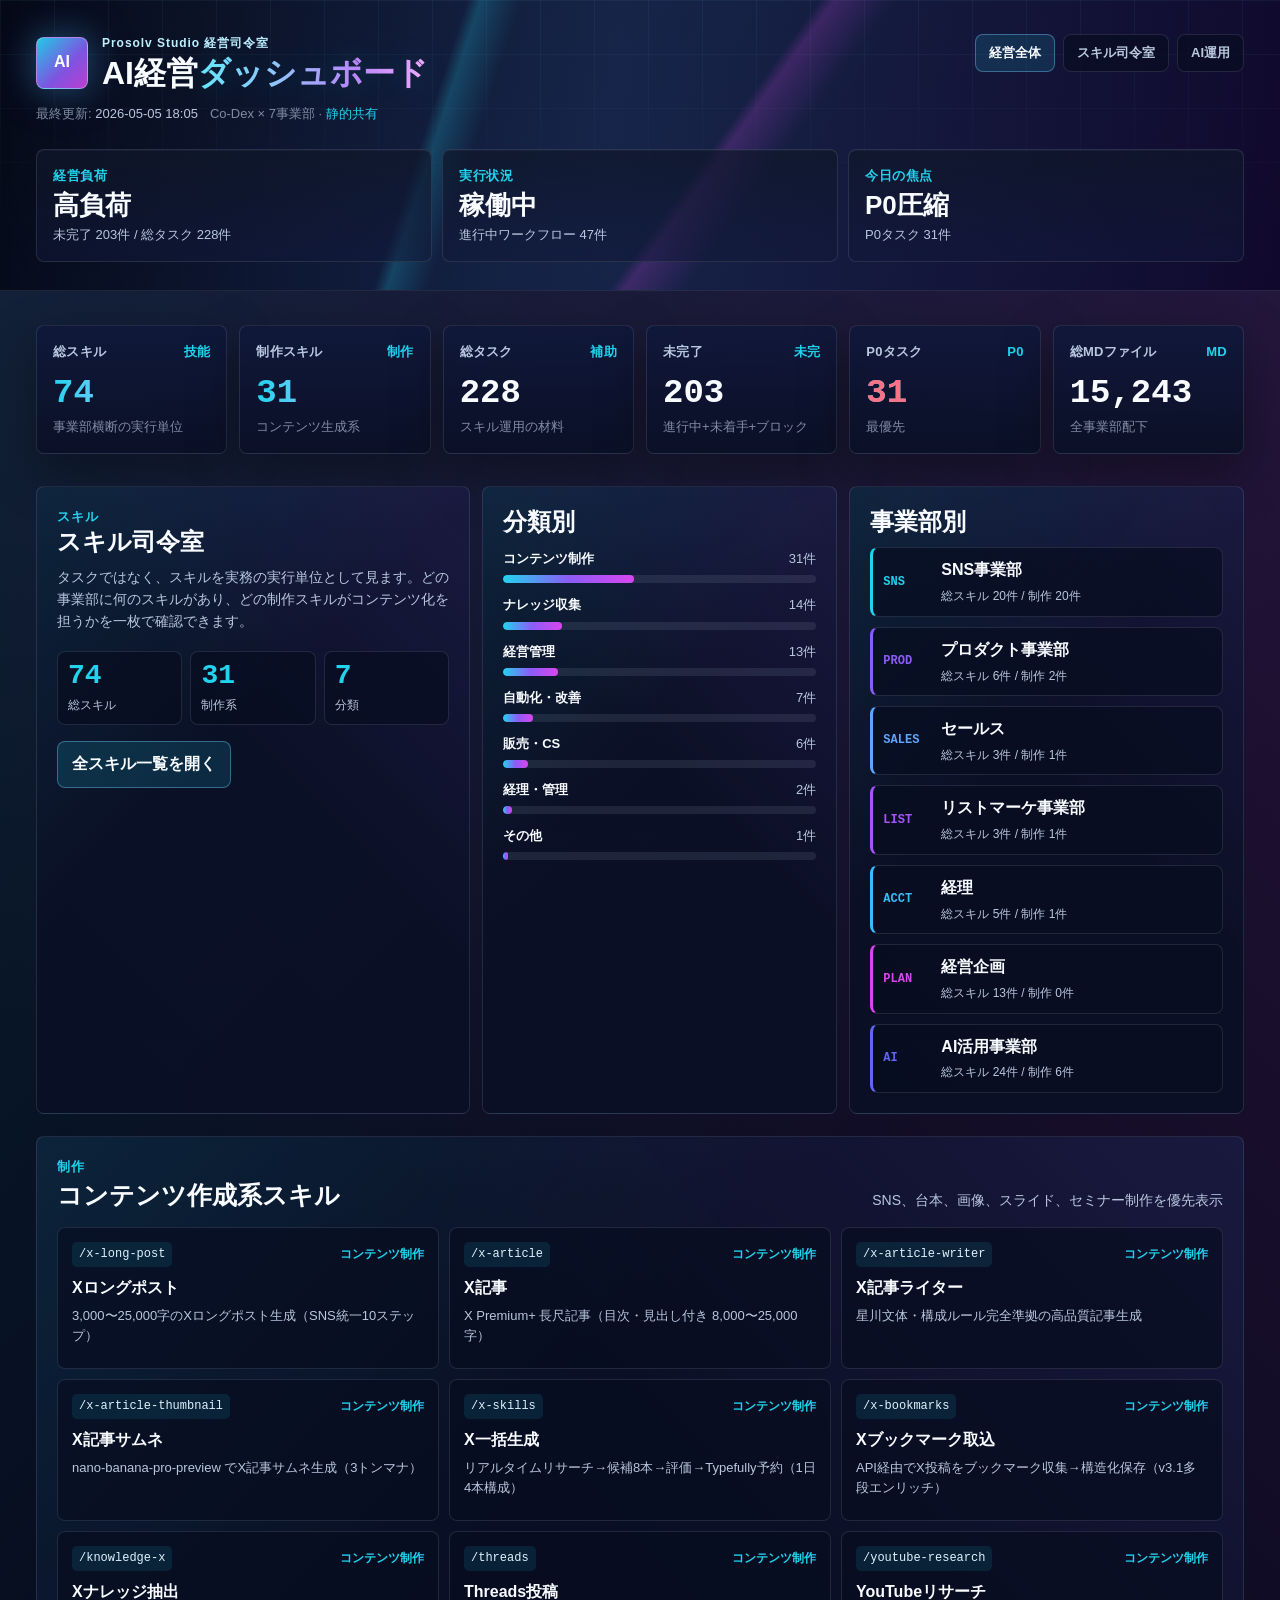
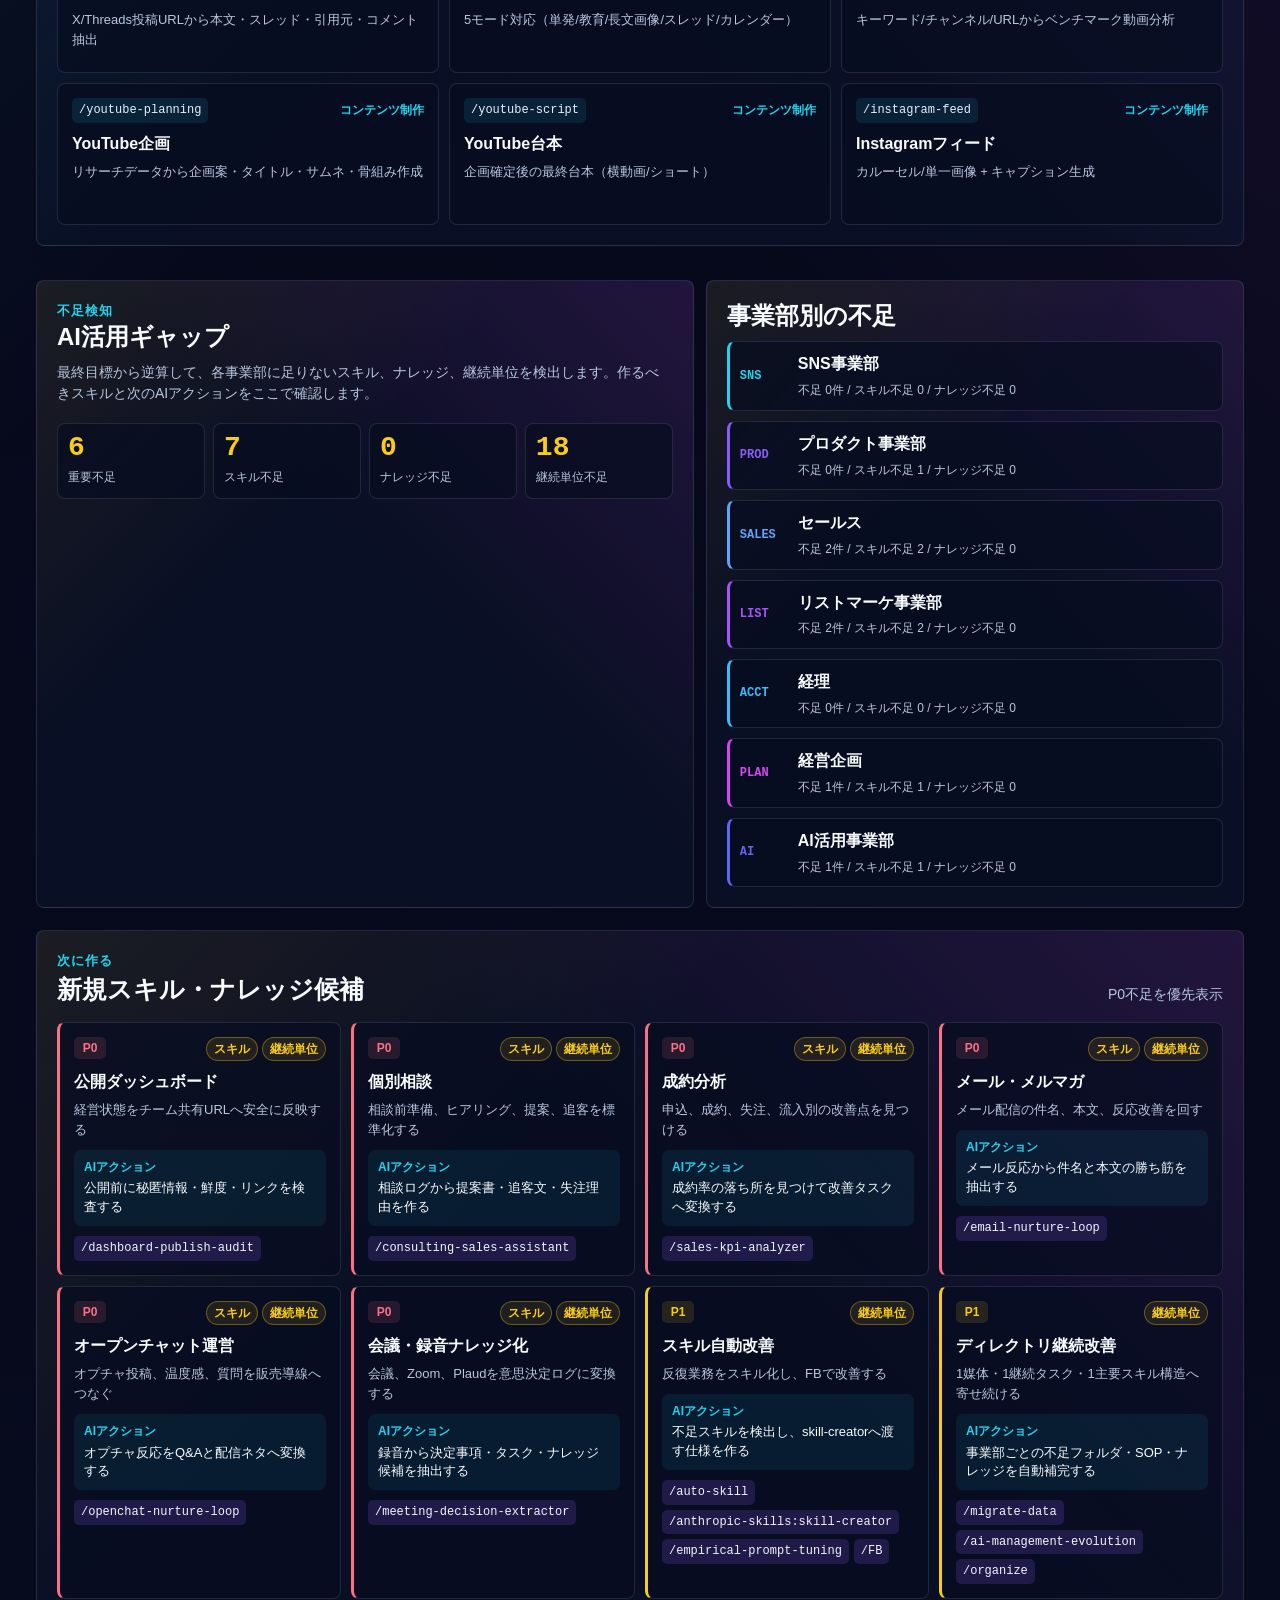
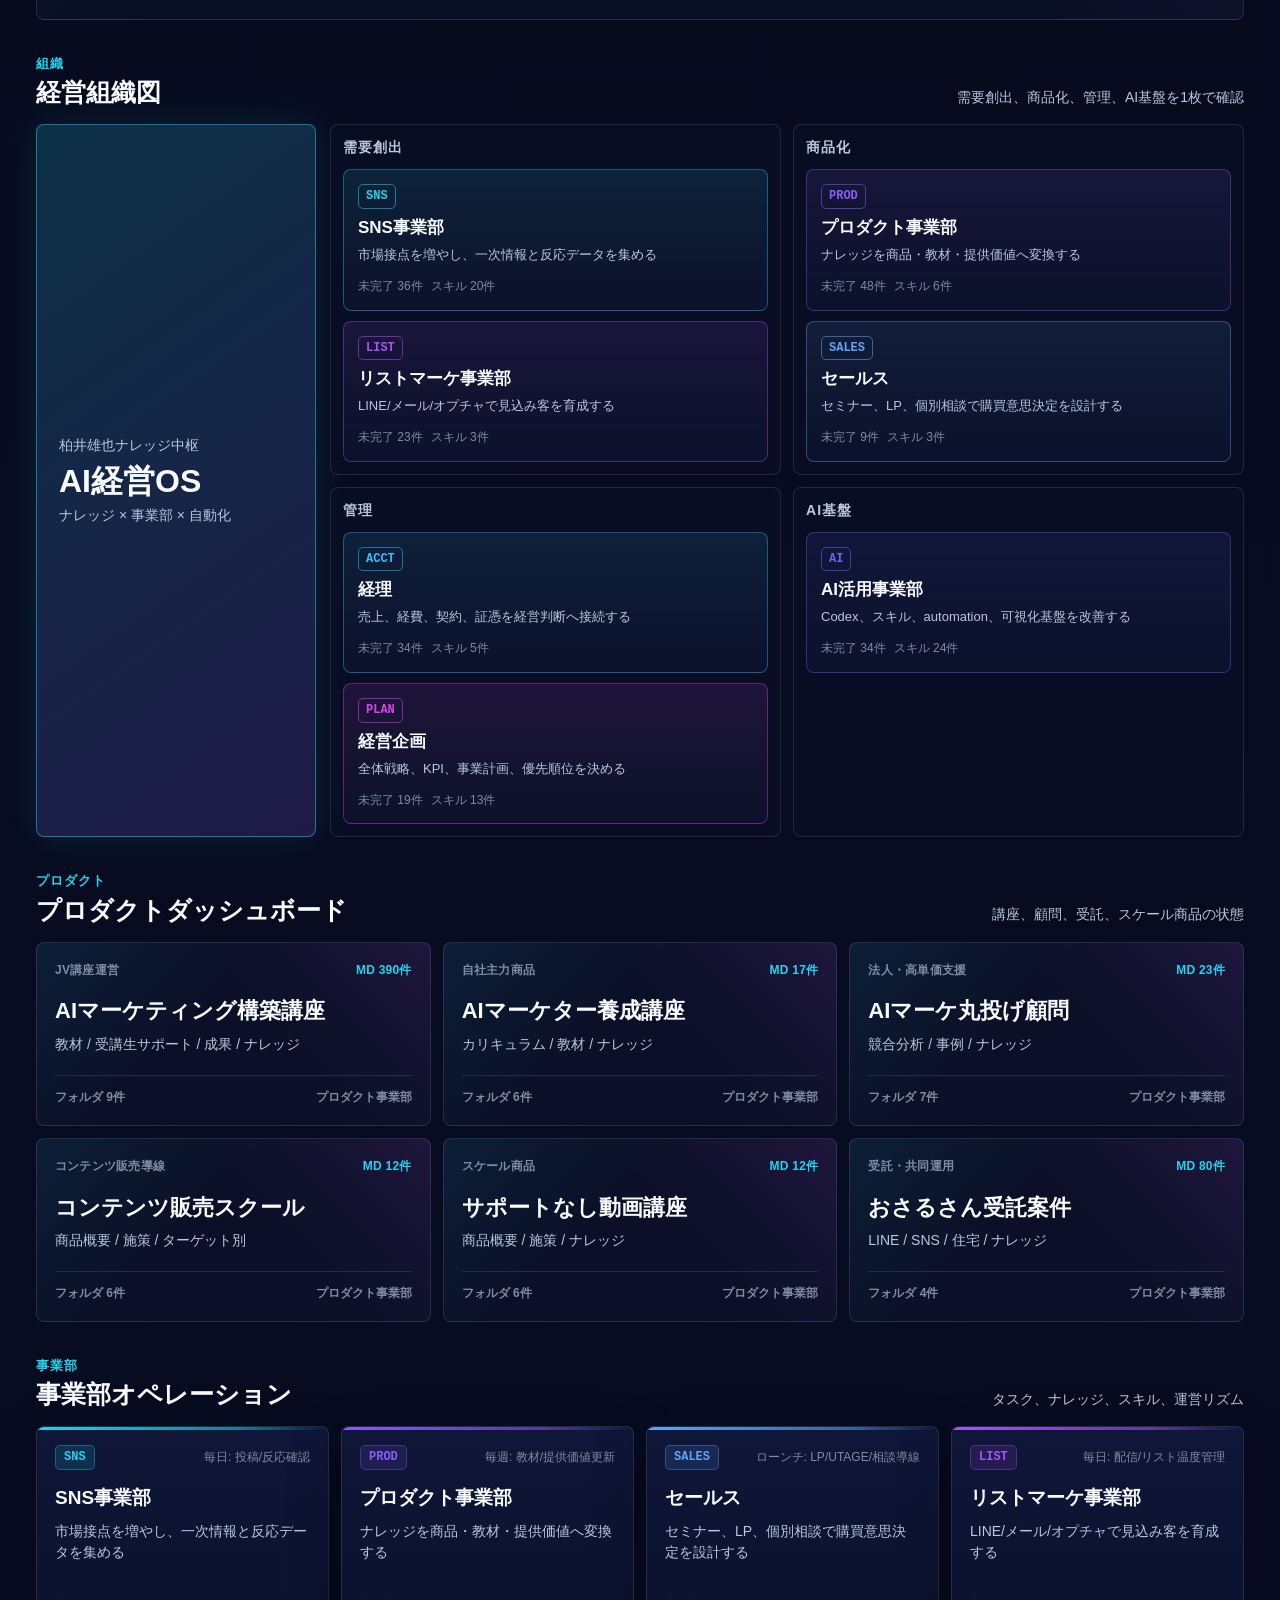
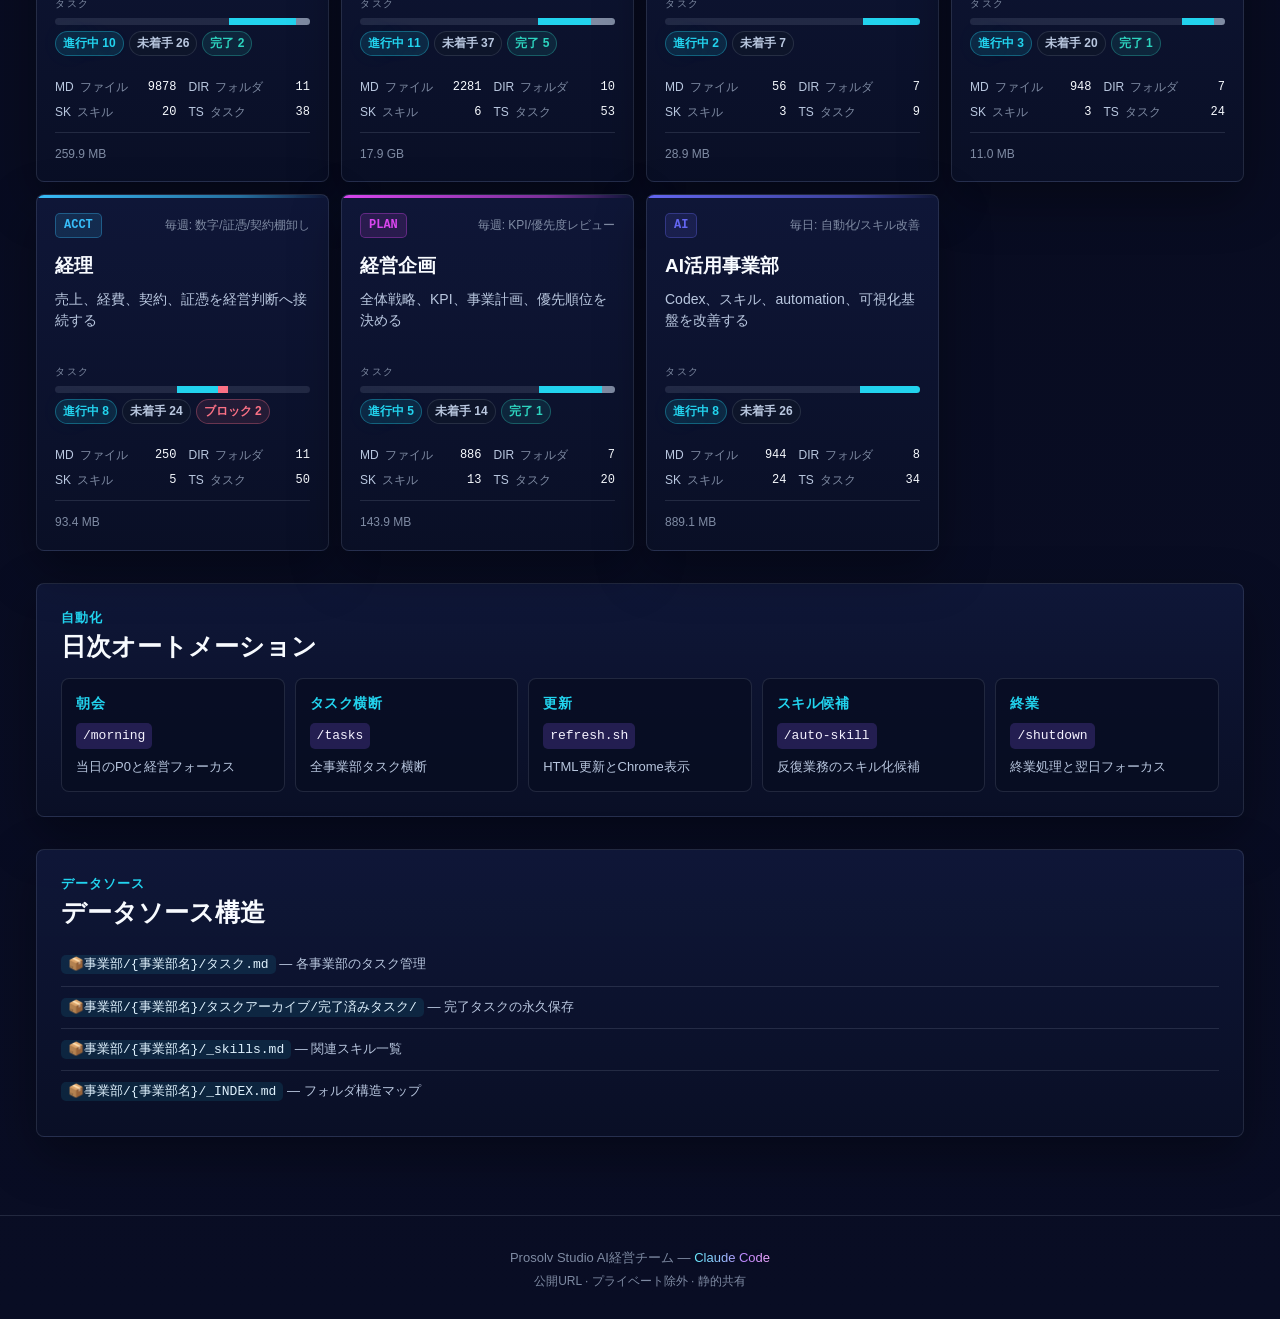
==== commit cd200409: "Refresh dashboard 2026-05-05 18:05" ====
--- a/index.html
+++ b/index.html
@@ -27,7 +27,7 @@
       </div>
     </div>
     <div class="header-meta">
-      <span>最終更新: <span style="color:var(--muted)">2026-05-05 18:04</span></span>
+      <span>最終更新: <span style="color:var(--muted)">2026-05-05 18:05</span></span>
       <span>Co-Dex × 7事業部 · <span class="highlight">静的共有</span></span>
     </div>
     
